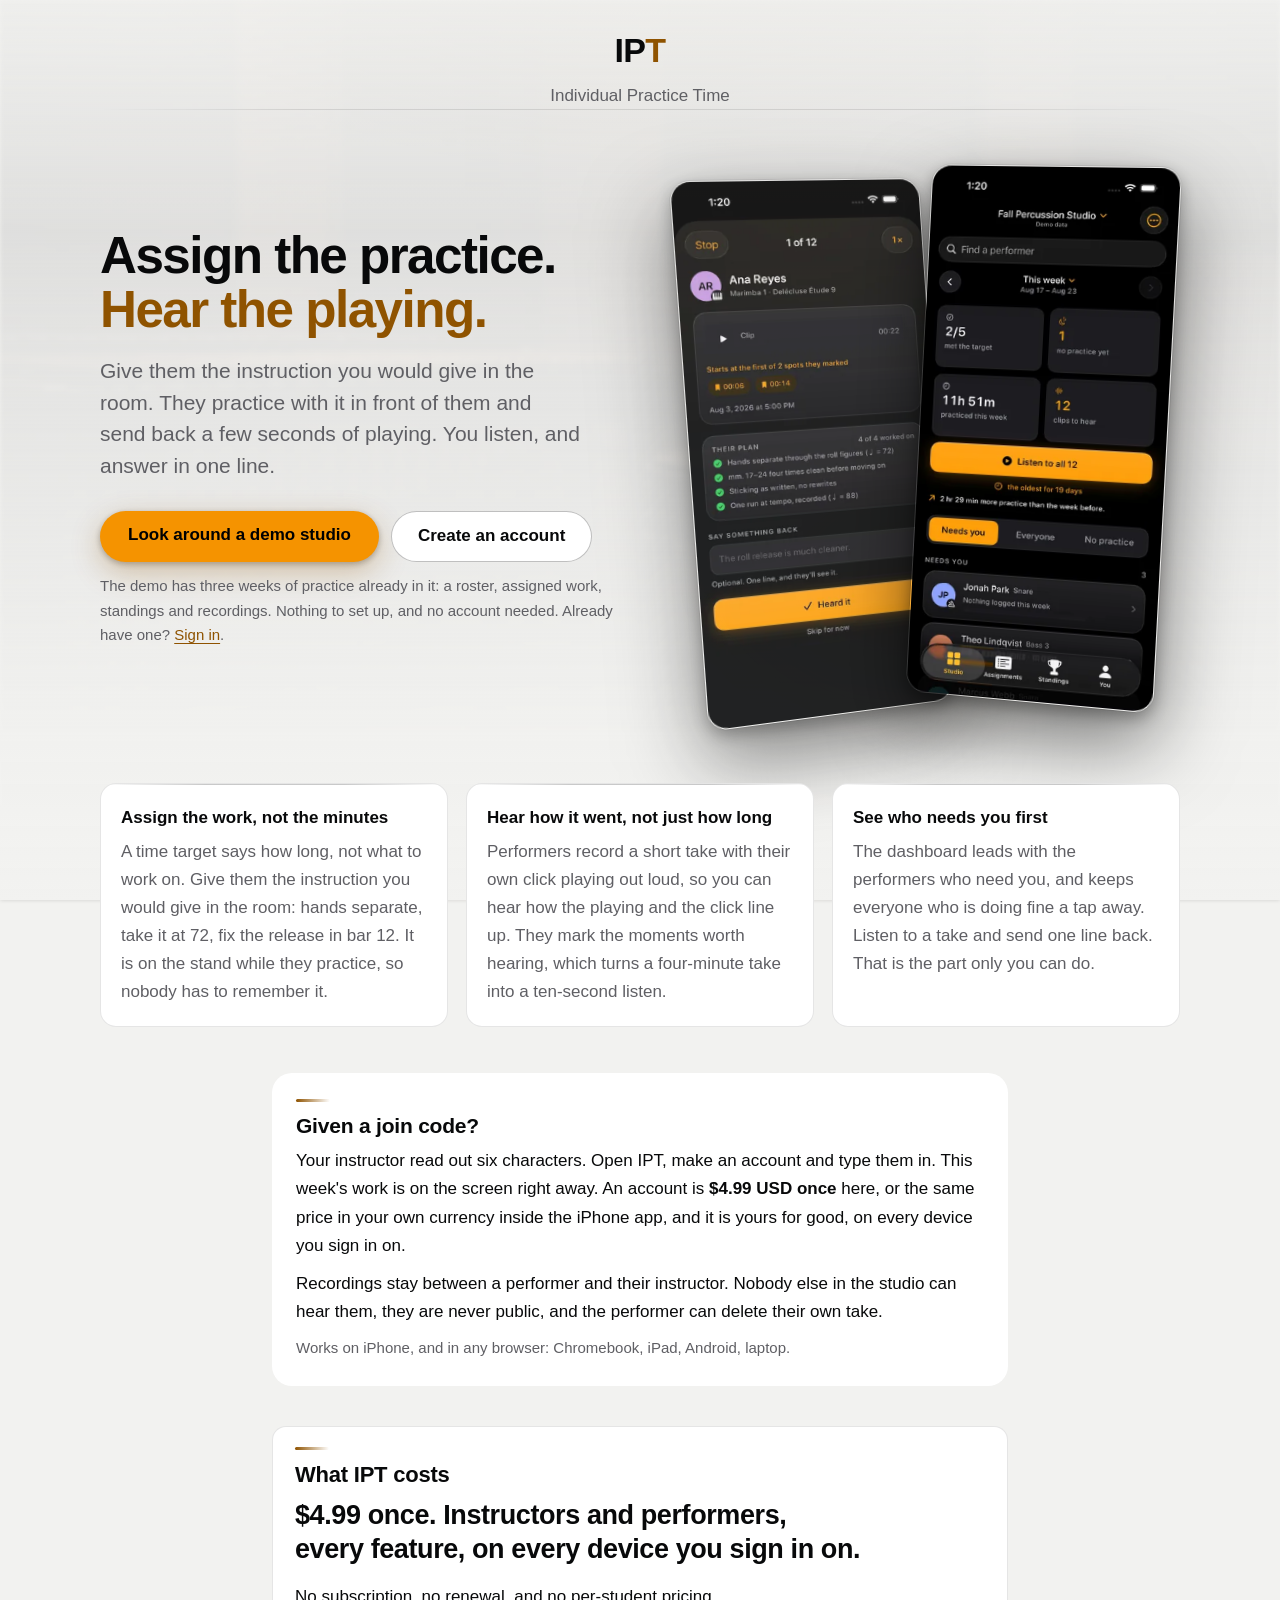
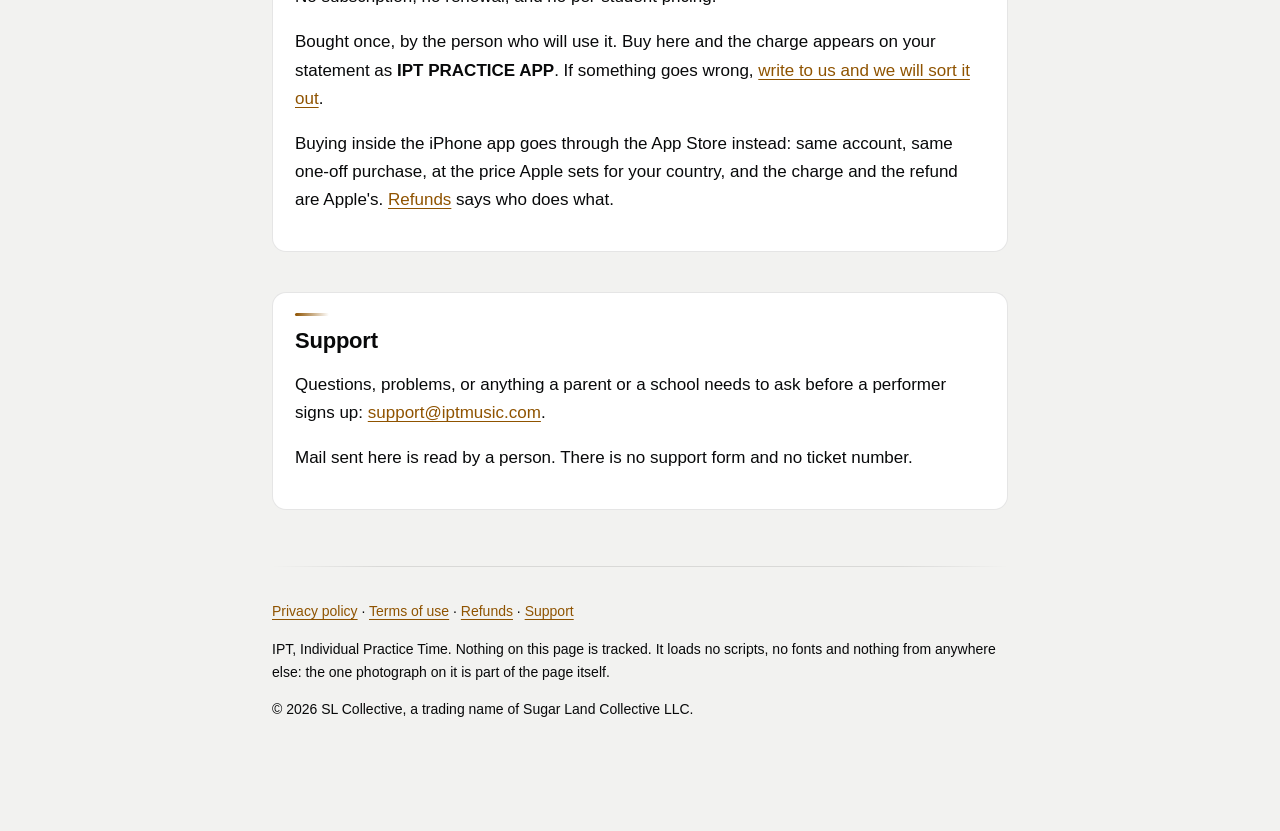
==== docs/index.html @ e3dd7234 "Refresh the preview — ipt-shell-e20103d2" ====
<!doctype html>
<html lang="en">
<head>
<meta charset="utf-8">
<meta name="viewport" content="width=device-width, initial-scale=1">
<title>IPT: Individual Practice Time</title>
<link rel="icon" type="image/png" href="[data-uri]">
<meta name="description" content="An instructor assigns the practice, a performer records how it went, and somebody listens. $4.99 once, for iPhone and any browser.">
<style>
  :root {
    color-scheme: light dark;
    --canvas: #F2F2F0;
    --ink: #08090A;
    --muted: #5F5F64;
    --accent: #8F5300;
    --accent-fill: #F59300;
    --surface: #FFFFFF;
    --on-accent-fill: #000000;
    --rule: rgba(0,0,0,.10);
    --card: rgba(0,0,0,.03);
  }
  @media (prefers-color-scheme: dark) {
    :root {
      --canvas: #08090A;
      --ink: #F5F5F7;
      --muted: #9C9CA6;
      --accent: #FF9F0A;
      --accent-fill: #FF9F0A;
      --surface: #141417;
      --on-accent-fill: #000000;
      --rule: rgba(255,255,255,.12);
      --card: rgba(255,255,255,.04);
    }
  }
  * { box-sizing: border-box; }

  /* The practice room. Two fixed layers behind everything: the photograph, then a scrim that
     thickens downwards until it reaches flat canvas, so the text at the bottom of a long policy
     never sits on an image at all.

     NOTE: this page is light-first and the app is dark-first, which inverts where the override
     goes: `app.css` states the dark treatment and overrides for light, and here `:root` is light
     with dark in the media query. The numbers are the same numbers, read from that file at build
     time; only which one is the default differs. Getting this backwards is not hypothetical. The
     app shipped the light opacity in dark mode once, and it looked fine, which is the problem. */
  body::before, body::after {
    content: ""; position: fixed; inset: 0; z-index: -1; pointer-events: none;
  }
  body::before {
    background-image: url("[data-uri]");
    background-position: center; background-size: cover; background-repeat: no-repeat;
    opacity: 0.14;
    filter: blur(2px);
  }
  body::after { background: linear-gradient(
    to bottom,
    color-mix(in srgb, var(--canvas) 88%, transparent) 0%,
    color-mix(in srgb, var(--canvas) 72%, transparent) 11%,
    color-mix(in srgb, var(--canvas) 45%, transparent) 26%,
    color-mix(in srgb, var(--canvas) 65%, transparent) 45%,
    color-mix(in srgb, var(--canvas) 97%, transparent) 82%,
    var(--canvas) 100%
  ); }
  @media (prefers-color-scheme: dark) {
    body::before { opacity: 0.48; }
    body::after { background: linear-gradient(
    to bottom,
    color-mix(in srgb, var(--canvas) 92%, transparent) 0%,
    color-mix(in srgb, var(--canvas) 74%, transparent) 11%,
    color-mix(in srgb, var(--canvas) 30%, transparent) 26%,
    color-mix(in srgb, var(--canvas) 48%, transparent) 45%,
    color-mix(in srgb, var(--canvas) 97%, transparent) 82%,
    var(--canvas) 100%
  ); }
  }
  @media print {
    /* A privacy policy gets printed and filed by exactly the people this product sells to. */
    body::before, body::after { display: none; }
  }

  body {
    margin: 0; padding: 0 20px 96px;
    background: var(--canvas); color: var(--ink);
    font: 17px/1.65 -apple-system, BlinkMacSystemFont, "Segoe UI", Roboto, Helvetica, Arial, sans-serif;
    -webkit-text-size-adjust: 100%;
  }
  main { max-width: 46rem; margin: 0 auto; }
  header { padding: 56px 0 8px; border-bottom: 1px solid var(--rule); margin-bottom: 32px; }
  .wordmark { font-size: 34px; font-weight: 800; letter-spacing: -.02em; }
  .wordmark span { color: var(--accent); }
  .tagline { color: var(--muted); margin: 4px 0 24px; }
  h1 { font-size: 30px; line-height: 1.2; letter-spacing: -.02em; margin: 40px 0 8px; }
  h2 { font-size: 22px; line-height: 1.25; letter-spacing: -.01em; margin: 44px 0 10px; }
  h3 { font-size: 18px; margin: 32px 0 8px; }
  p, li { color: var(--ink); }
  em { color: var(--muted); font-style: normal; }
  /* A long address is one unbreakable word. support@iptmusic.com is 177px of token that cannot
     wrap, and on a 320px phone it pushed the whole page 75px wider than the screen — the footer,
     the policy and every paragraph on it scrolling sideways. It appears in three places here and
     a fourth arrived with the refund policy. Links break rather than the page does. */
  a { color: var(--accent); text-underline-offset: 3px; overflow-wrap: anywhere; }
  hr { border: 0; border-top: 1px solid var(--rule); margin: 36px 0; }
  ul { padding-left: 1.15em; }
  li { margin: 8px 0; }
  code {
    font: 14px/1.4 ui-monospace, SFMono-Regular, Menlo, monospace;
    background: var(--card); padding: 2px 5px; border-radius: 5px;
  }
  /* `max-width: 100%` as well as the scroll: a wrapper that may grow to its content's width
     scrolls *and* widens the page, which is the half that makes the whole document slide. */
  .table-wrap { overflow-x: auto; max-width: 100%; margin: 20px 0; }
  table { border-collapse: collapse; width: 100%; font-size: 15px; }
  th, td { text-align: left; padding: 10px 12px; border-bottom: 1px solid var(--rule); vertical-align: top; }
  th { font-size: 12px; letter-spacing: .06em; text-transform: uppercase; color: var(--muted); font-weight: 600; }
  /* Three abreast on anything wide enough. Stacked full-width, three 151px cards ran 476px down
     a 1100px page with 400px of empty column either side — which is the "dead space" a landing
     page is judged on. They are one idea each and read as a set, so they should sit as one. */
  .landing {
    margin: 40px 0 34px; display: grid; gap: 14px;
    /* 210px, not 260: the page's own max-width leaves about 736px here, and 260 fitted only two
       — which orphans the third on a row of its own and looks more broken than a plain stack.
       Three across, or one; never two and a straggler. */
    grid-template-columns: repeat(auto-fit, minmax(min(100%, 210px), 1fr));
  }
  .thesis { font-size: 24px; font-weight: 700; line-height: 1.25; margin: 0 0 6px; }
  .thesis-detail { color: var(--muted); margin: 0 0 22px; }
  .card {
    /* `--surface`, not `--canvas`. These were the *same colour as the page* — `rgb(8,9,10)` on
       `rgb(8,9,10)` — held apart by a 12%-white hairline, so three cards read as three outlined
       boxes on a flat black field rather than as anything lifted off it. The app itself has always
       used a surface for a card; the site declared the token and never used it.

       The old comment argued for `--canvas` on contrast grounds, and that reasoning survives
       intact: this is still opaque, never translucent over the photograph, and the floor is
       measured rather than assumed — ink on surface is 16.89:1 dark and 19.93:1 light, muted is
       6.76:1 and 6.35:1. `check_site_current.py` measures the published bytes. */
    background: var(--surface); border: 1px solid var(--rule); border-radius: 16px;
    padding: 20px; margin: 0;
  }
  .card h3 { margin: 0 0 6px; font-size: 16px; }
  .card p { margin: 0; color: var(--muted); }
  .offer { font-weight: 700; margin: 22px 0 16px; }
  .offer-detail { color: var(--muted); margin: 0 0 16px; }
  /* --- the hero ------------------------------------------------------------------------
     The page was a wordmark, three paragraphs and a link. A director has thirty seconds and a
     visual product was giving them prose. This is a headline with one idea, two doors, and two
     real screens — the scale jump from 17px body to a clamped display size is what makes a page
     read as designed rather than as a document. */
  /* 56px of nothing sat above the wordmark and pushed everything after it down a screen that had
     no room to spare. A masthead needs to be off the edge, not a third of a fold below it. */
  .hero-head { text-align: center; padding: 22px 0 0; }
  .hero { text-align: center; padding: 8px 0 12px; }
  .hero h1 {
    font-size: clamp(34px, 7vw, 58px); line-height: 1.06; letter-spacing: -0.03em;
    font-weight: 800; margin: 18px 0 0; text-wrap: balance;
  }
  .hero-em { color: var(--accent); }
  .hero-sub {
    font-size: clamp(17px, 2.4vw, 21px); line-height: 1.5; color: var(--muted);
    max-width: 34rem; margin: 18px auto 0; text-wrap: pretty;
  }
  .cta-row {
    display: flex; gap: 12px; justify-content: center; flex-wrap: wrap; margin: 30px 0 0;
  }
  /* A second door that does not shout over the first: same size and target, no fill. */
  .cta-ghost {
    display: inline-block; padding: 14px 26px; border-radius: 999px; font-weight: 650;
    font-size: 17px; min-height: 44px; line-height: 1.2; text-decoration: none;
    /* A visible edge. With only `--hairline` it read as plain text beside a filled button, so
       the second door did not look like a door at all. */
    color: var(--ink); background: var(--surface);
    border: 1.5px solid color-mix(in srgb, var(--ink) 26%, transparent);
  }
  .cta-note { color: var(--muted); font-size: 15px; margin: 14px 0 0; }

  /* Two phones, the back one offset and dimmed so the eye lands on the dashboard first. They
     overlap deliberately: a single centred screenshot reads as a manual, two read as a product. */
  /* Side by side with a small overlap, not stacked: the first attempt rotated them into each
     other and the back phone was three-quarters hidden, which advertises one screen and wastes
     the other. The dashboard sits forward because it is what a director is buying. */
  .shots {
    display: flex; justify-content: center; align-items: flex-end;
    gap: 0; margin: 46px auto 0; padding-bottom: 8px;
  }
  .shot {
    width: min(232px, 38vw); height: auto; border-radius: 20px;
    border: 1px solid rgba(255,255,255,.10);
    box-shadow: 0 26px 64px rgba(0,0,0,.42), 0 4px 12px rgba(0,0,0,.24);
  }
  .shot-back {
    transform: rotate(-4deg) translateY(14px); margin-right: -22px;
    opacity: .9; z-index: 0;
  }
  .shot:not(.shot-back) { transform: rotate(3deg); z-index: 1; }
  @media (max-width: 520px) {
    .shot { width: 44vw; }
    .shot-back { margin-right: -14px; }
  }

  /* --- the hero on a wide screen -------------------------------------------------------
     Measured on a 1280x900 desktop: the shots were 736px wide in a 1280px page, so 544px of
     the viewport was empty, and the hero ran 273px past the fold — a visitor saw the top
     quarter of two phones and nothing else. Stacking copy over screenshots is the right
     composition on a phone and the wrong one on a monitor, where the room is sideways.

     Two columns puts the empty width to work and brings both screens fully above the fold. No
     markup changes: the copy is placed in column one by selector and `.shots` spans the rows
     beside it, so the reading order a screen reader follows is exactly the order in the source. */
  @media (min-width: 1120px) {
    /* `main` caps everything at 46rem, and that cap is the dead space. Two columns inside
       736px gave the headline 356px, so "Assign the practice." broke over four lines while the
       screenshots were squeezed to the width they had on a phone. Prose wants a narrow measure;
       a hero does not. So the hero alone breaks the cap, by exactly the amount two phones and a
       readable column need, and every section below it keeps the 46rem it is written for. */
    /* The cards come with it, and that is a correction rather than an extension. The hero was the
       only thing on the page allowed past 46rem, so the widest element sat above a column two
       thirds its width and the page read as though the layout had given up below the fold. The
       reasoning above is about prose versus not-prose, and three feature cards are not prose
       either: at 736px they were 236px each, which broke "Assign the work, not the minutes" over
       two lines and left the third card visibly shorter than its neighbours. At 1080 they are
       ~350 and the headings sit on one line.

       The sections *below* them keep 46rem on purpose. Those are sentences somebody reads, and a
       long measure is what makes a paragraph hard to track back. Wide, wide, narrow is a rhythm;
       wide, narrow, narrow was an accident. */
    .hero-head, .hero, .landing {
      width: min(1080px, calc(100vw - 96px));
      margin-left: calc((min(1080px, 100vw - 96px) - 100%) / -2);
      margin-right: calc((min(1080px, 100vw - 96px) - 100%) / -2);
    }
    .landing { gap: 18px; }
    .card h3 { font-size: 17px; }
    /* Smaller than the single-column clamp, because the headline no longer has the page — it has
       a column beside two phones. At 58px "Assign the practice." needs about 550px and the column
       is 528, so it broke over three lines at exactly the width where this layout turns on. */
    .hero h1 { font-size: clamp(34px, 4vw, 52px); }
    .hero {
      display: grid;
      grid-template-columns: minmax(0, 1.05fr) minmax(0, 1fr);
      column-gap: 48px; align-items: center; text-align: left;
      padding: 24px 0 32px;
    }
    .hero h1 { margin-top: 0; }
    .hero-sub { margin-left: 0; margin-right: 0; max-width: 30rem; }
    .cta-row { justify-content: flex-start; }
    .hero > .shots { margin: 0; }
    /* Bigger, because they finally have a column of their own — and they are the product. */
    .shot { width: min(248px, 20vw); }
  }

  /* The performer's block, set apart so it does not read as more buyer copy. */
  .band {
    margin: 46px 0 0; padding: 26px 24px; border-radius: 20px;
    background: var(--surface); border: 1px solid var(--hairline);
  }
  .band h2 { margin: 0 0 8px; font-size: 21px; }
  .band p { margin: 0 0 10px; }
  .platforms { color: var(--muted); font-size: 15px; margin: 0 !important; }
  .offer { font-size: 20px; font-weight: 700; margin: 0 0 8px; }

  .cta-button {
    display: inline-block; background: var(--accent-fill); color: var(--on-accent-fill);
    padding: 14px 28px; border-radius: 999px; font-weight: 700; font-size: 17px;
    text-decoration: none; min-height: 44px; line-height: 1.2;
  }
  .cta-note { color: var(--muted); font-size: 15px; margin: 12px 0 0; }
  .cta { margin: 0; }
  .cta a { color: var(--accent); font-weight: 700; }
  .support {
    /* Opaque, not `--card`. A translucent panel over a photograph is where a measured contrast
       floor quietly stops holding. The scrim governs the page background, not what is composited
       on top of it. `--canvas` is the color the measurement was taken against. */
    background: var(--canvas); border: 1px solid var(--rule); border-radius: 14px;
    padding: 20px 22px; margin: 40px 0 0;
  }
  .support h2 { margin-top: 0; }
  .updated { color: var(--muted); font-size: 15px; margin: 0 0 8px; }
  footer { color: var(--muted); font-size: 14px; margin-top: 56px; padding-top: 20px; border-top: 1px solid var(--rule); }

  /* ======================================================================================
     Depth, light and motion, with nothing fetched
     ======================================================================================

     The page was correct and read as a document: a flat canvas, hard rules, screenshots sitting
     on the background like clip art, and no light anywhere. The brand colour appeared only as
     ink — never as a source of light — which is the single biggest reason a dark page looks
     unfinished rather than deliberate.

     Everything below is CSS. This page promises, in its own footer, that it loads no scripts, no
     fonts and nothing from anywhere else, and that promise is worth more than any effect it
     forbids. Scroll reveals use `animation-timeline: view()`, which needs no JavaScript at all;
     browsers without it simply see the finished state, which is why the keyframes end where the
     element already is.

     Two rules the rest of this file already lives by are kept: nothing here changes a text
     colour or the surface a measured contrast pair was taken against, and every motion is off
     for anybody who asked for less of it. */

  /* The bloom. Two very soft radial washes of the accent, sitting behind everything, no edges.
     Fixed rather than scrolled so it behaves like light in the room rather than an object on the
     page. `pointer-events: none` because it covers the whole viewport. */
  body { position: relative; }
  .glow {
    position: fixed; inset: 0; z-index: -1; pointer-events: none;
    background:
      radial-gradient(58vw 42vh at 50% -6%, color-mix(in srgb, var(--accent) 13%, transparent), transparent 68%),
      radial-gradient(40vw 34vh at 88% 12%, color-mix(in srgb, var(--accent) 7%, transparent), transparent 70%);
  }
  @media (prefers-color-scheme: light) {
    /* A wash that reads as light on black reads as a stain on white, so it is barely there. */
    .glow {
      background:
        radial-gradient(58vw 40vh at 50% -8%, color-mix(in srgb, var(--accent) 8%, transparent), transparent 70%);
    }
  }
  @media print { .glow { display: none; } }

  /* The masthead rule was a full-width hairline, which is the most document-like thing a page can
     do. Faded at both ends it reads as a horizon instead. */
  header {
    border-bottom: 0;
    background-image: linear-gradient(90deg, transparent, var(--rule) 18%, var(--rule) 82%, transparent);
    background-size: 100% 1px; background-position: 0 100%; background-repeat: no-repeat;
  }

  /* Cards, lit from above. A 1px top edge that catches the light is what separates a panel from a
     rectangle, and it costs one pseudo-element. The border stays for anybody whose browser has no
     `color-mix`. */
  .card { position: relative; overflow: hidden; }
  .card::before {
    content: ""; position: absolute; inset: 0 0 auto; height: 1px;
    background: linear-gradient(90deg, transparent,
      color-mix(in srgb, var(--ink) 22%, transparent) 30%,
      color-mix(in srgb, var(--ink) 22%, transparent) 70%, transparent);
  }

  /* The phones sat on the background with a shadow and nothing else. A glow *under* them is what
     makes a screen look like it is emitting rather than printed, and a little perspective is what
     stops two flat rectangles reading as a slide. */
  .shots { position: relative; perspective: 1400px; }
  .shots::before {
    content: ""; position: absolute; left: 50%; bottom: 2%; transform: translateX(-50%);
    width: min(560px, 82%); height: 46%; border-radius: 50%; z-index: -1;
    background: radial-gradient(ellipse at center,
      color-mix(in srgb, var(--accent) 22%, transparent), transparent 72%);
    filter: blur(38px);
  }
  .shot {
    box-shadow:
      0 32px 78px rgba(0,0,0,.52),
      0 6px 16px rgba(0,0,0,.3),
      0 0 0 1px color-mix(in srgb, var(--ink) 8%, transparent);
  }
  .shot-back { transform: perspective(1400px) rotateY(9deg) rotate(-4deg) translateY(14px); }
  .shot:not(.shot-back) { transform: perspective(1400px) rotateY(-6deg) rotate(3deg); }

  /* The primary door, given the light the rest of the page now has. */
  .cta-button {
    box-shadow:
      0 10px 30px color-mix(in srgb, var(--accent) 30%, transparent),
      0 2px 6px rgba(0,0,0,.28);
  }

  /* Scroll reveal, in CSS, and written so that a browser without it shows the finished state.
     `animation-range` ends well before the element is centred, or a reader who scrolls quickly
     watches text catch up with them. */
  /* ======================================================================================
     The sections below the fold, which were three outlined boxes on the page colour
     ======================================================================================

     `.support` was `background: var(--canvas)` — the *same colour as the page* — so a panel that
     is opaque on purpose read as an empty outline. The reason it is opaque is sound and stays:
     a translucent panel over a photograph is where a measured contrast floor quietly stops
     holding. `.band` has been solving that correctly all along with `--surface`, which is opaque
     and lifted, so `.support` uses it too. Nothing about the measurement changes; the panel
     simply becomes visible as one. */
  .support { background: var(--surface); }

  /* An accent rule above each section's heading. Small, and it is the only place on this page the
     brand colour appears as *structure* rather than as a button or a word — which is what makes a
     stack of panels read as a designed page rather than as three of the same box. */
  .band h2, .support h2 { position: relative; padding-top: 14px; }
  .band h2::before, .support h2::before {
    content: ""; position: absolute; top: 0; left: 0;
    width: 34px; height: 3px; border-radius: 2px;
    background: linear-gradient(90deg, var(--accent), transparent);
  }

  /* The price is the money moment and it was a 20px bold sentence in a grey box. Given the size a
     number gets when it is the thing being decided — and `text-wrap: balance` so it never breaks
     into a widow, because *a number must never wrap*. */
  .offer {
    font-size: clamp(21px, 3.2vw, 27px); line-height: 1.25; letter-spacing: -0.015em;
    text-wrap: balance; margin: 0 0 10px;
  }

  /* The page used to stop. A footer that fades out of the canvas reads as an ending rather than as
     content running out. */
  footer {
    border-top: 0;
    background-image: linear-gradient(90deg, transparent, var(--rule) 15%, var(--rule) 85%, transparent);
    background-size: 100% 1px; background-position: 0 0; background-repeat: no-repeat;
  }

  @supports (animation-timeline: view()) {
    @media (prefers-reduced-motion: no-preference) {
      .landing .card, .band, .support {
        animation: rise linear both;
        animation-timeline: view();
        animation-range: entry 6% cover 26%;
      }
      @keyframes rise {
        from { opacity: 0; transform: translateY(16px); }
        to   { opacity: 1; transform: none; }
      }
    }
  }
</style>
</head>
<body>
<div class="glow" aria-hidden="true"></div>
<main>
  <header class="hero-head">
    <div class="wordmark">IP<span>T</span></div>
    <p class="tagline">Individual Practice Time</p>
  </header>

  <section class="hero">
    <!-- An `h1`, because the landing had none: its first heading was an `h3` and the order ran h3
         then h2. The document pages get one; the page a screen reader lands on did not.

         "hear that it happened" rather than "proves it happened": `0010_self_reported.sql` says
         plainly that a written-down session "is not a security control and nothing here pretends
         otherwise". Proof is a claim about mechanism this product deliberately does not make. -->
    <!-- "Hear that it happened" was proof language, and it is the same idea as the phrase this
         product already removed from its cards: it puts a director in the position of verifying
         teenagers rather than teaching them. What IPT actually offers is sound where there was
         only a number, so that is what the line says.

         An `h1`, because the landing had none: its first heading was an `h3` and the order ran h3
         then h2. -->
    <!-- Wrapped, so that a wide screen has two columns rather than five rows. Placing the four
         copy elements individually made each one its own grid row, and a screenshot column
         spanning all four stretched them apart: the headline floated in the middle of the window
         and the buttons fell below the fold. One element per column is the shape this layout
         actually is. On a phone the wrapper is an ordinary div and changes nothing. -->
    <div class="hero-copy">
      <h1>Assign the practice.<br><span class="hero-em">Hear the playing.</span></h1>
      <!-- "One shared board" was our word for it and nobody else's, and "actually listens to" put a
           dig in a sentence that had nobody to aim it at. This is written for a band director, not
           for somebody who already knows what the app does. -->
      <!-- "Built for a whole ensemble, not one soloist" was competitive positioning, and it was
           ours rather than the reader's. A director does not arrive thinking "I need an ensemble
           tool"; they arrive thinking they cannot tell who is practising. Defining the product
           against rivals they have never heard of spends the most valuable sentence on the page on
           an argument nobody is having.

           The half after it was worse. "Everybody's practice in one place, and short recordings
           their instructor listens to" is a surveillance sentence — a database noun followed by a
           child being recorded and monitored — and a parent scanning this page reads exactly that.
           It is also the opposite of what the product is: `ListeningBacklog` exists because *the
           loop dies at the instructor*, and what makes a fourteen-year-old practise again is being
           heard. So the line describes the loop from the teaching side, and ends on the part that
           is actually the feature. -->
      <p class="hero-sub">Give them the instruction you would give in the room. They practice with
         it in front of them and send back a few seconds of playing. You listen, and answer in one
         line.</p>

      <!-- Two doors, on the page people are actually given. Sending somebody to a subdomain nobody
           told them about is friction at the moment they have decided to try it. -->
      <!-- The demo was a text link under two buttons, and it is the most persuasive thing here.
           A full studio with three weeks of practice in it, no account and no card, is what answers
           the director's actual objection — and the standing decisions say so: *nobody asks forty
           families to buy something they have not seen.* It is the primary action now. Sign in
           drops to a quiet third, because somebody returning knows where the door is. -->
      <p class="cta-row">
        <a class="cta-button" href="https://app.iptmusic.com/#/demo">Look around a demo studio</a>
        <a class="cta-ghost" href="https://app.iptmusic.com">Create an account</a>
      </p>
      <!-- "A seeded band" is a developer's word for test data, and "a real studio" reads as though
           it might be somebody's actual one. What a director wants to know is what they will find
           when they click and what it will cost them, so it says that. Same description the app's
           own door uses, so the two places agree. -->
      <p class="cta-note">The demo has three weeks of practice already in it: a roster, assigned
         work, standings and recordings. Nothing to set up, and no account needed.
         Already have one? <a href="https://app.iptmusic.com">Sign in</a>.</p>
    </div>

    <!-- Real pixels, not a mockup: what `make shots` photographs, so this cannot advertise a
         product that does not exist. Two WebP data URIs, 33 KB, no external request. -->
    <div class="shots">
      <img class="shot shot-back" src="[data-uri]" width="340" height="739" loading="lazy"
           alt="The listening queue: one performer's recording, the plan they worked through, and a line to send back.">
      <img class="shot" src="[data-uri]" width="340" height="739" loading="lazy"
           alt="An instructor's dashboard: who met the target this week, who has logged nothing, and twelve recordings waiting to be heard.">
    </div>
  </section>

  <section class="landing">
    <div class="card"><h3>Assign the work, not the minutes</h3><p>A time target says how long, not what to work on. Give them the instruction you would give in the room: hands separate, take it at 72, fix the release in bar 12. It is on the stand while they practice, so nobody has to remember it.</p></div>
    <div class="card"><h3>Hear how it went, not just how long</h3><p>Performers record a short take with their own click playing out loud, so you can hear how the playing and the click line up. They mark the moments worth hearing, which turns a four-minute take into a ten-second listen.</p></div>
    <div class="card"><h3>See who needs you first</h3><p>The dashboard leads with the performers who need you, and keeps everyone who is doing fine a tap away. Listen to a take and send one line back. That is the part only you can do.</p></div>
  </section>

  <section class="band">
    <!-- The highest-volume visitor was not served at all. A director buys once; forty performers
         are each told "go to iptmusic.com" and handed six characters, and nothing here told them
         what to do with them, or that an account costs anything. -->
    <h2>Given a join code?</h2>
    <p>Your instructor read out six characters. Open IPT, make an account and type them in. This
       week's work is on the screen right away. An account is <strong>$4.99 USD once</strong> here, or
       the same price in your own currency inside the iPhone app, and it is yours for good, on every
       device you sign in on.</p>
    <!-- The word "recordings" appears on this page with no reassurance beside it, and the
         person most likely to be reading it is a parent deciding whether their child should be
         recording audio at all. The facts are already true and are in `docs/privacy-policy.md`;
         they were simply nowhere a scanning reader would meet them. Not a disclaimer: the third
         sentence is a feature, and it is the one `A take is the performer's before it is the
         instructor's` was written for. -->
    <p>Recordings stay between a performer and their instructor. Nobody else in the studio can hear
       them, they are never public, and the performer can delete their own take.</p>
    <p class="platforms">Works on iPhone, and in any browser: Chromebook, iPad, Android, laptop.</p>
  </section>

  <section class="support" id="pricing">
    <h2>What IPT costs</h2>
    <p class="offer">$4.99 once. Instructors and performers, every feature, on every device you sign in on.</p>
    <p>No subscription, no renewal, and no per-student pricing.</p>
    <!-- This used to read "ask and you get your money back. There is no time limit on that."
         Advertising a refund on the page where somebody decides to buy sells the exit rather than
         the product, and at $4.99 it invites a request from anybody who never opens the app again.
         What the owner wanted said instead: we answer problems, and we answer them with a person.
         The refund itself has not gone anywhere — `/refunds` still commits to one where we cannot
         put a thing right, and to every statutory right on top — it is simply no longer the
         headline of the pricing section. -->
    <p>Bought once, by the person who will use it. Buy here and the charge appears on your statement
       as <strong>IPT PRACTICE APP</strong>. If something goes wrong,
       <a href="/refunds">write to us and we will sort it out</a>.</p>
    <!-- Two tills since 24 August 2026, and this page named one of them. The iPhone app sells
         through Apple's In-App Purchase, so for that buyer the price is Apple's local tier, the
         statement descriptor is Apple's, and the refund is Apple's to grant. Every sentence above
         was written for a card and stayed on the page unchanged, which made the strongest promise
         on it one that cannot be kept for an App Store buyer. Named here rather than left to the
         refund page, because this is where somebody decides. Note the asterisks: this comment is
         inside the rendered page, so the generator's unrendered-Markdown guard reads it too. -->
    <p>Buying inside the iPhone app goes through the App Store instead: same account, same one-off
       purchase, at the price Apple sets for your country, and the charge and the refund are
       Apple's. <a href="/refunds">Refunds</a> says who does what.</p>
  </section>

  <section class="support" id="support">
    <h2>Support</h2>
    <p>Questions, problems, or anything a parent or a school needs to ask before a performer signs
       up: <a href="mailto:support@iptmusic.com">support@iptmusic.com</a>.</p>
    <p>Mail sent here is read by a person. There is no support form and no ticket number.</p>
  </section>

  <footer>
  <p><a href="/privacy">Privacy policy</a> &middot; <a href="/terms">Terms of use</a> &middot;
  <a href="/refunds">Refunds</a> &middot; <a href="/#support">Support</a></p>
  <p>IPT, Individual Practice Time. Nothing on this page is tracked. It loads no scripts, no
  fonts and nothing from anywhere else: the one photograph on it is part of the page itself.</p>
  <p>© 2026 SL Collective, a trading name of Sugar Land Collective LLC.</p>
  </footer>
</main>
</body>
</html>
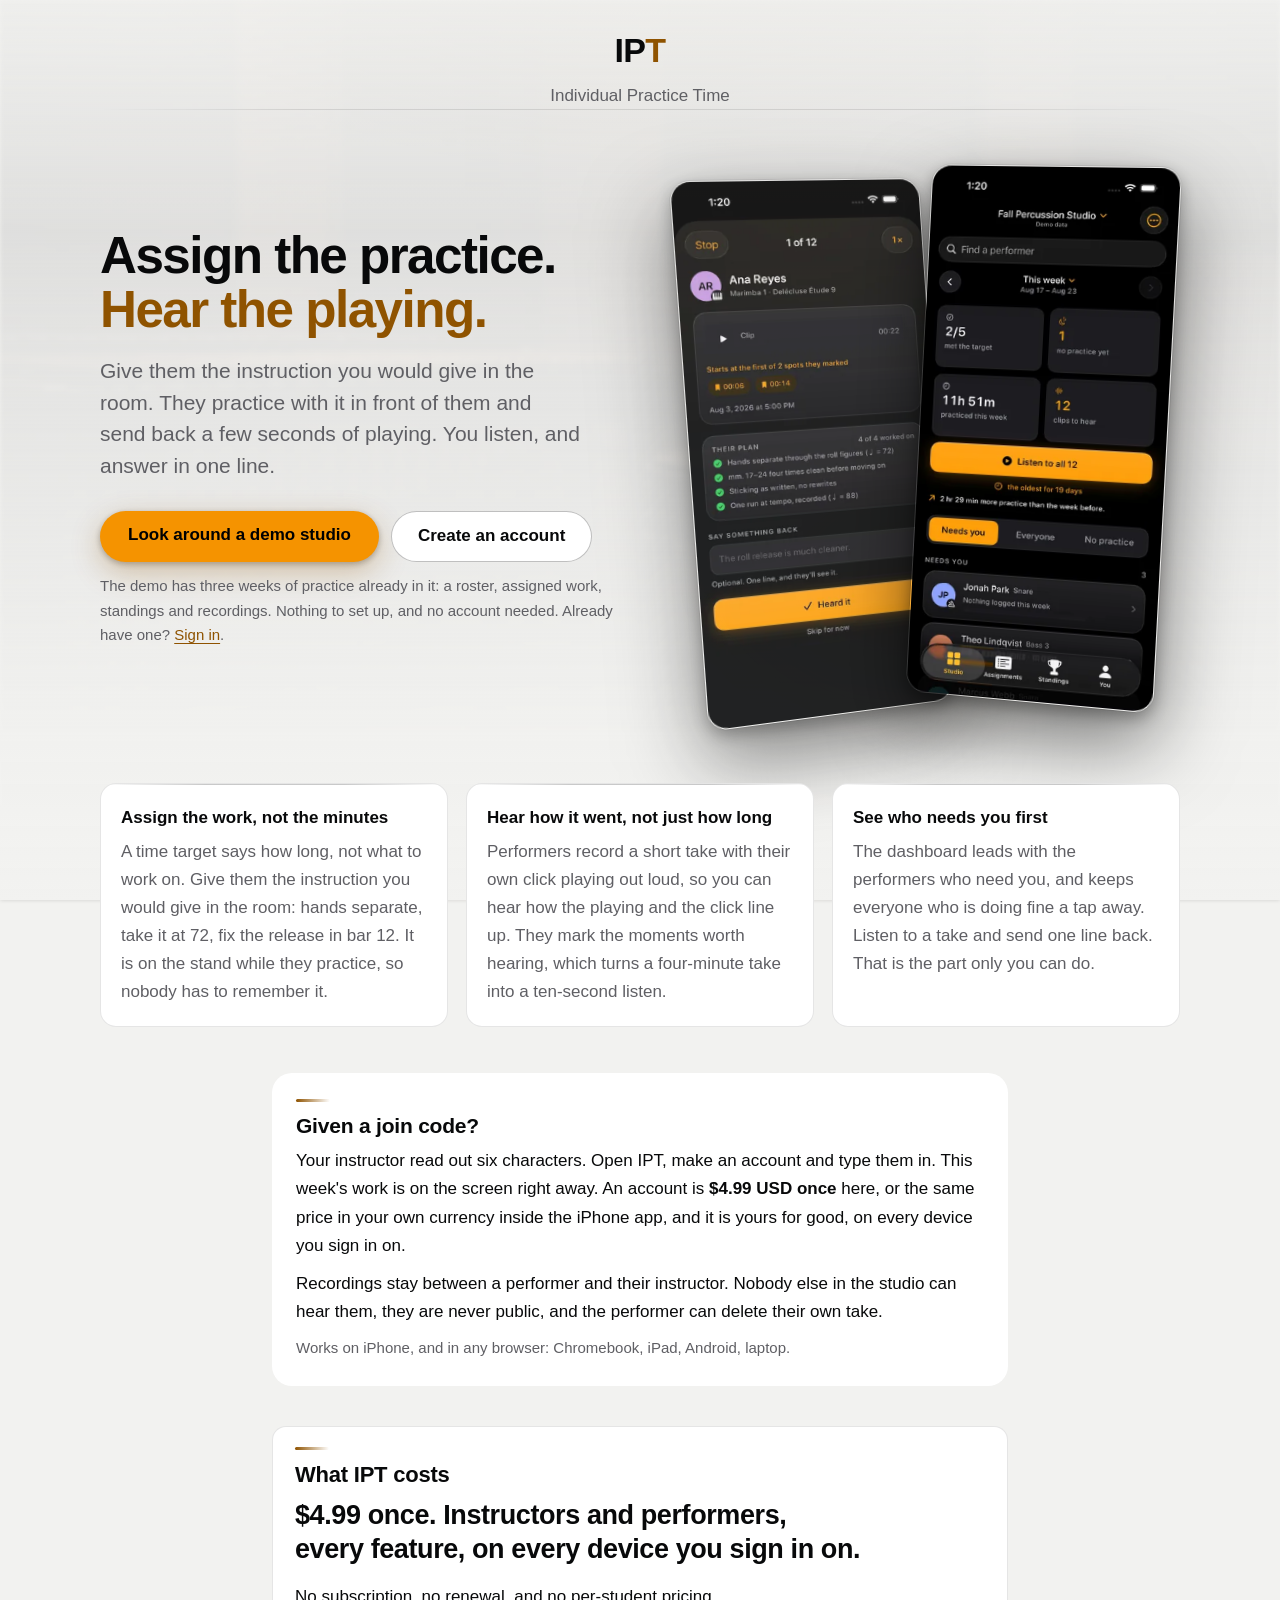
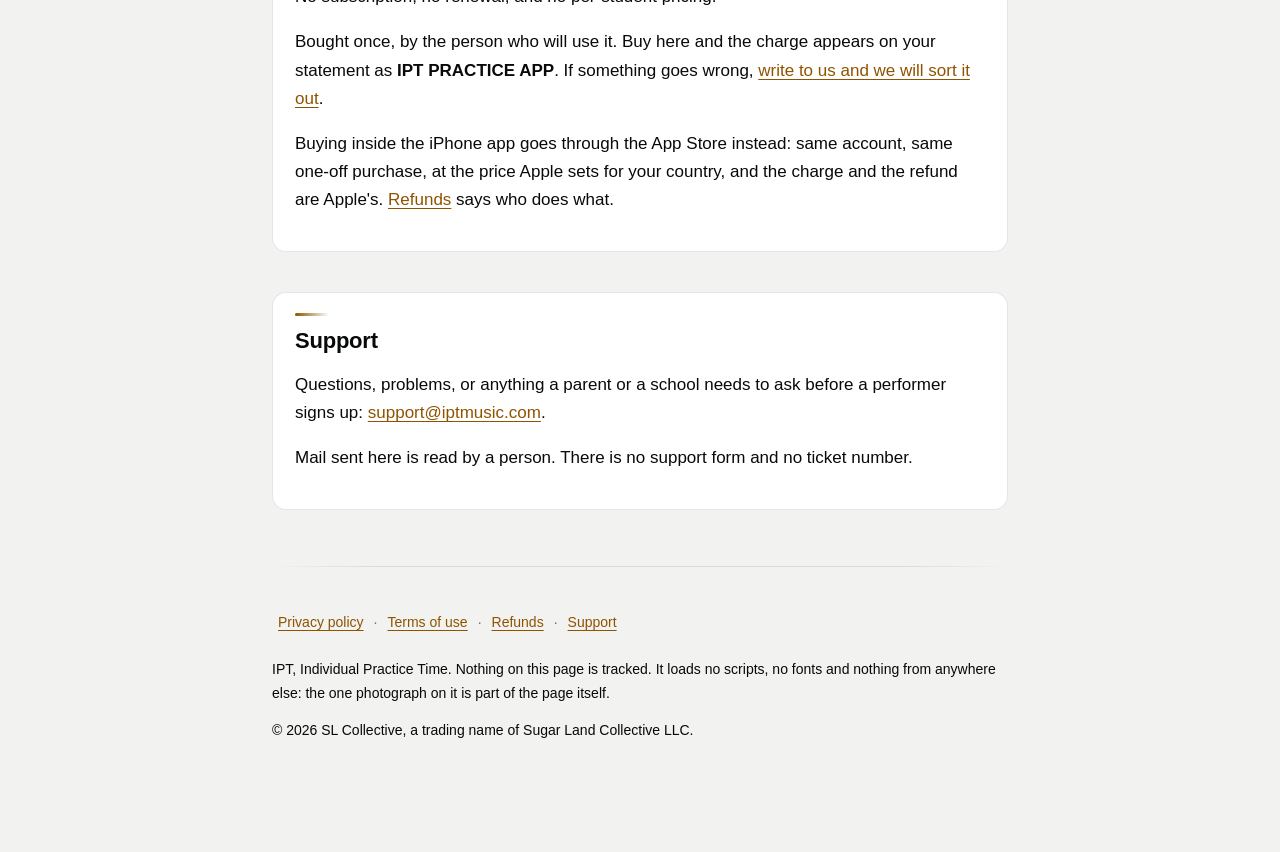
==== commit 104c53ae: "Refresh the preview — ipt-shell-9afd74cb" ====
--- a/docs/index.html
+++ b/docs/index.html
@@ -277,6 +277,27 @@
   .updated { color: var(--muted); font-size: 15px; margin: 0 0 8px; }
   footer { color: var(--muted); font-size: 14px; margin-top: 56px; padding-top: 20px; border-top: 1px solid var(--rule); }
 
+  /* The footer row is navigation, not prose, and it was 17px tall.
+     WCAG 2.5.5 excuses a link inside a sentence — you cannot make one word in a paragraph 44px
+     tall without wrecking the line — which is why "Sign in" and the inline "Refunds" above are
+     left alone. This row is not that: four standalone destinations on their own line, and they are
+     the ones a parent or a district follows before deciding whether a fourteen-year-old may use
+     this. Measured on the deployed page at 375 points: 17px each.
+     `web/tests/targets_test.js` holds the app to a 44px floor and nothing has ever held this page
+     to anything. Padding rather than a taller line, so the row still reads as one line of text. */
+  .site-links { display: flex; flex-wrap: wrap; gap: 0 4px; align-items: center; }
+  .site-links a { display: inline-flex; align-items: center; min-height: 44px; padding: 0 6px; }
+  .site-links span { opacity: 0.55; }
+
+  /* Four 44px targets plus their separators need more than a phone's width, so the row wraps —
+     and a wrapped row left a middot dangling at the end of the first line with "Support" alone
+     underneath it. Punctuation that separates nothing reads as a typo on the row a parent follows.
+     The dots earn their place only while the row is one line; below that the gap does the work. */
+  @media (max-width: 460px) {
+    .site-links { gap: 0 10px; }
+    .site-links span { display: none; }
+  }
+
   /* ======================================================================================
      Depth, light and motion, with nothing fetched
      ======================================================================================
@@ -445,7 +466,10 @@
          and the buttons fell below the fold. One element per column is the shape this layout
          actually is. On a phone the wrapper is an ordinary div and changes nothing. -->
     <div class="hero-copy">
-      <h1>Assign the practice.<br><span class="hero-em">Hear the playing.</span></h1>
+      <h1>Assign the practice. <br><span class="hero-em">Hear the playing.</span></h1><!-- The space before the `br` is deliberate: without it the heading's text content is
+     "Assign the practice.Hear the playing.", which is what anything reading the DOM gets —
+     a summariser, a preview card, and some assistive technology that does not insert a
+     break of its own. The `br` still does the visual work. -->
       <!-- "One shared board" was our word for it and nobody else's, and "actually listens to" put a
            dig in a sentence that had nobody to aim it at. This is written for a band director, not
            for somebody who already knows what the app does. -->
@@ -556,8 +580,9 @@
   </section>
 
   <footer>
-  <p><a href="/privacy">Privacy policy</a> &middot; <a href="/terms">Terms of use</a> &middot;
-  <a href="/refunds">Refunds</a> &middot; <a href="/#support">Support</a></p>
+  <p class="site-links"><a href="/privacy">Privacy policy</a> <span>&middot;</span>
+  <a href="/terms">Terms of use</a> <span>&middot;</span>
+  <a href="/refunds">Refunds</a> <span>&middot;</span> <a href="/#support">Support</a></p>
   <p>IPT, Individual Practice Time. Nothing on this page is tracked. It loads no scripts, no
   fonts and nothing from anywhere else: the one photograph on it is part of the page itself.</p>
   <p>© 2026 SL Collective, a trading name of Sugar Land Collective LLC.</p>
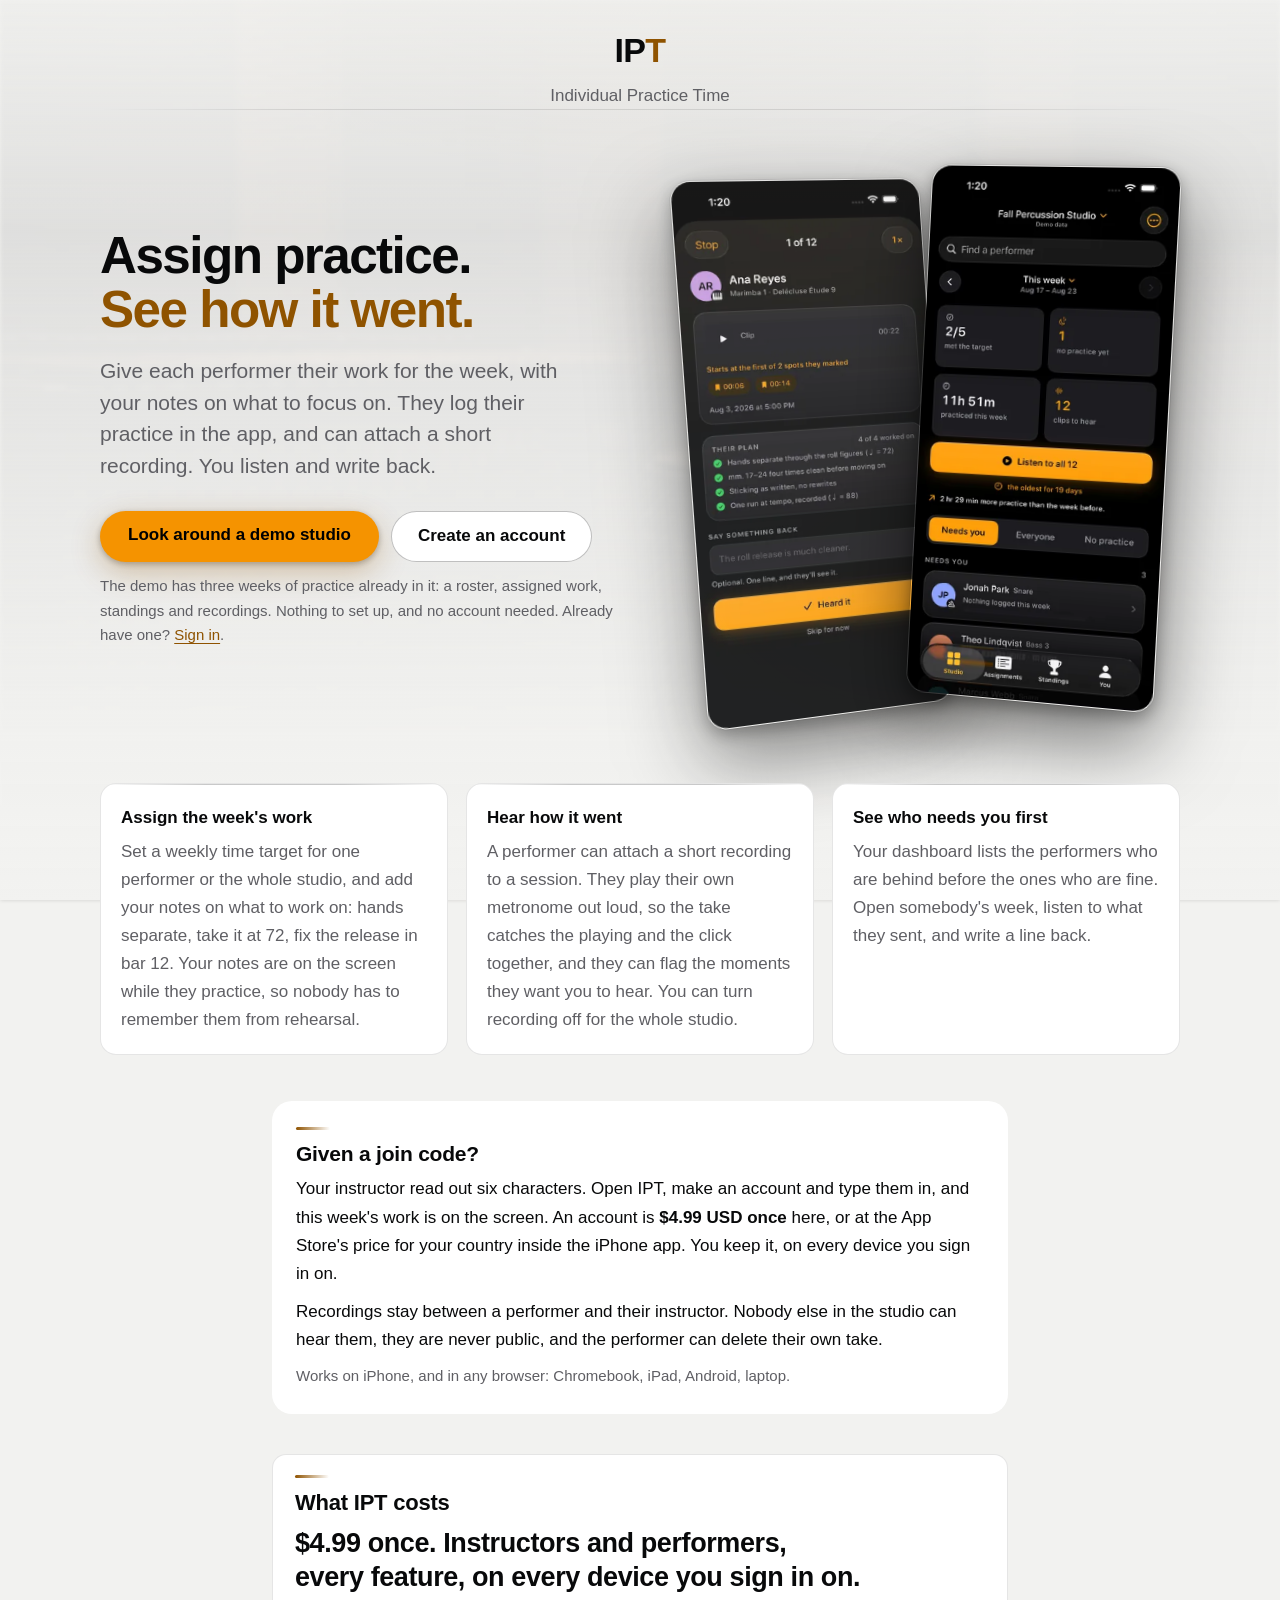
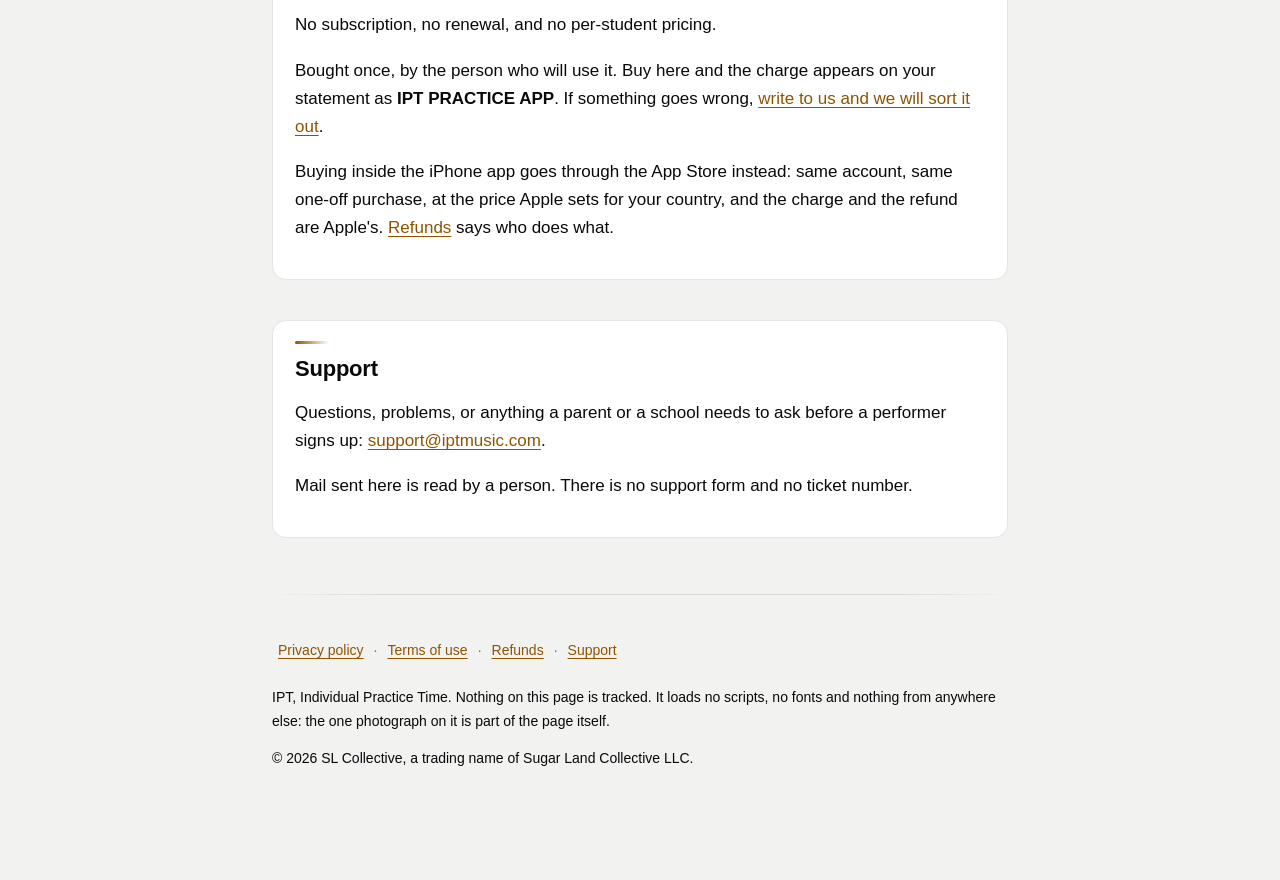
==== commit ad498f80: "Refresh the preview — ipt-shell-7d919817" ====
--- a/docs/index.html
+++ b/docs/index.html
@@ -5,7 +5,7 @@
 <meta name="viewport" content="width=device-width, initial-scale=1">
 <title>IPT: Individual Practice Time</title>
 <link rel="icon" type="image/png" href="[data-uri]">
-<meta name="description" content="An instructor assigns the practice, a performer records how it went, and somebody listens. $4.99 once, for iPhone and any browser.">
+<meta name="description" content="An instructor assigns the practice, a performer records how it went, and hears it back. $4.99 once, for iPhone and any browser.">
 <style>
   :root {
     color-scheme: light dark;
@@ -466,7 +466,7 @@
          and the buttons fell below the fold. One element per column is the shape this layout
          actually is. On a phone the wrapper is an ordinary div and changes nothing. -->
     <div class="hero-copy">
-      <h1>Assign the practice. <br><span class="hero-em">Hear the playing.</span></h1><!-- The space before the `br` is deliberate: without it the heading's text content is
+      <h1>Assign practice. <br><span class="hero-em">See how it went.</span></h1><!-- The space before the `br` is deliberate: without it the heading's text content is
      "Assign the practice.Hear the playing.", which is what anything reading the DOM gets —
      a summariser, a preview card, and some assistive technology that does not insert a
      break of its own. The `br` still does the visual work. -->
@@ -486,9 +486,9 @@
            loop dies at the instructor*, and what makes a fourteen-year-old practise again is being
            heard. So the line describes the loop from the teaching side, and ends on the part that
            is actually the feature. -->
-      <p class="hero-sub">Give them the instruction you would give in the room. They practice with
-         it in front of them and send back a few seconds of playing. You listen, and answer in one
-         line.</p>
+      <p class="hero-sub">Give each performer their work for the week, with your notes on what to
+         focus on. They log their practice in the app, and can attach a short recording. You listen
+         and write back.</p>
 
       <!-- Two doors, on the page people are actually given. Sending somebody to a subdomain nobody
            told them about is friction at the moment they have decided to try it. -->
@@ -521,9 +521,9 @@
   </section>
 
   <section class="landing">
-    <div class="card"><h3>Assign the work, not the minutes</h3><p>A time target says how long, not what to work on. Give them the instruction you would give in the room: hands separate, take it at 72, fix the release in bar 12. It is on the stand while they practice, so nobody has to remember it.</p></div>
-    <div class="card"><h3>Hear how it went, not just how long</h3><p>Performers record a short take with their own click playing out loud, so you can hear how the playing and the click line up. They mark the moments worth hearing, which turns a four-minute take into a ten-second listen.</p></div>
-    <div class="card"><h3>See who needs you first</h3><p>The dashboard leads with the performers who need you, and keeps everyone who is doing fine a tap away. Listen to a take and send one line back. That is the part only you can do.</p></div>
+    <div class="card"><h3>Assign the week&#x27;s work</h3><p>Set a weekly time target for one performer or the whole studio, and add your notes on what to work on: hands separate, take it at 72, fix the release in bar 12. Your notes are on the screen while they practice, so nobody has to remember them from rehearsal.</p></div>
+    <div class="card"><h3>Hear how it went</h3><p>A performer can attach a short recording to a session. They play their own metronome out loud, so the take catches the playing and the click together, and they can flag the moments they want you to hear. You can turn recording off for the whole studio.</p></div>
+    <div class="card"><h3>See who needs you first</h3><p>Your dashboard lists the performers who are behind before the ones who are fine. Open somebody&#x27;s week, listen to what they sent, and write a line back.</p></div>
   </section>
 
   <section class="band">
@@ -531,10 +531,10 @@
          are each told "go to iptmusic.com" and handed six characters, and nothing here told them
          what to do with them, or that an account costs anything. -->
     <h2>Given a join code?</h2>
-    <p>Your instructor read out six characters. Open IPT, make an account and type them in. This
-       week's work is on the screen right away. An account is <strong>$4.99 USD once</strong> here, or
-       the same price in your own currency inside the iPhone app, and it is yours for good, on every
-       device you sign in on.</p>
+    <p>Your instructor read out six characters. Open IPT, make an account and type them in, and
+       this week's work is on the screen. An account is <strong>$4.99 USD once</strong> here, or at
+       the App Store's price for your country inside the iPhone app. You keep it, on every device
+       you sign in on.</p>
     <!-- The word "recordings" appears on this page with no reassurance beside it, and the
          person most likely to be reading it is a parent deciding whether their child should be
          recording audio at all. The facts are already true and are in `docs/privacy-policy.md`;
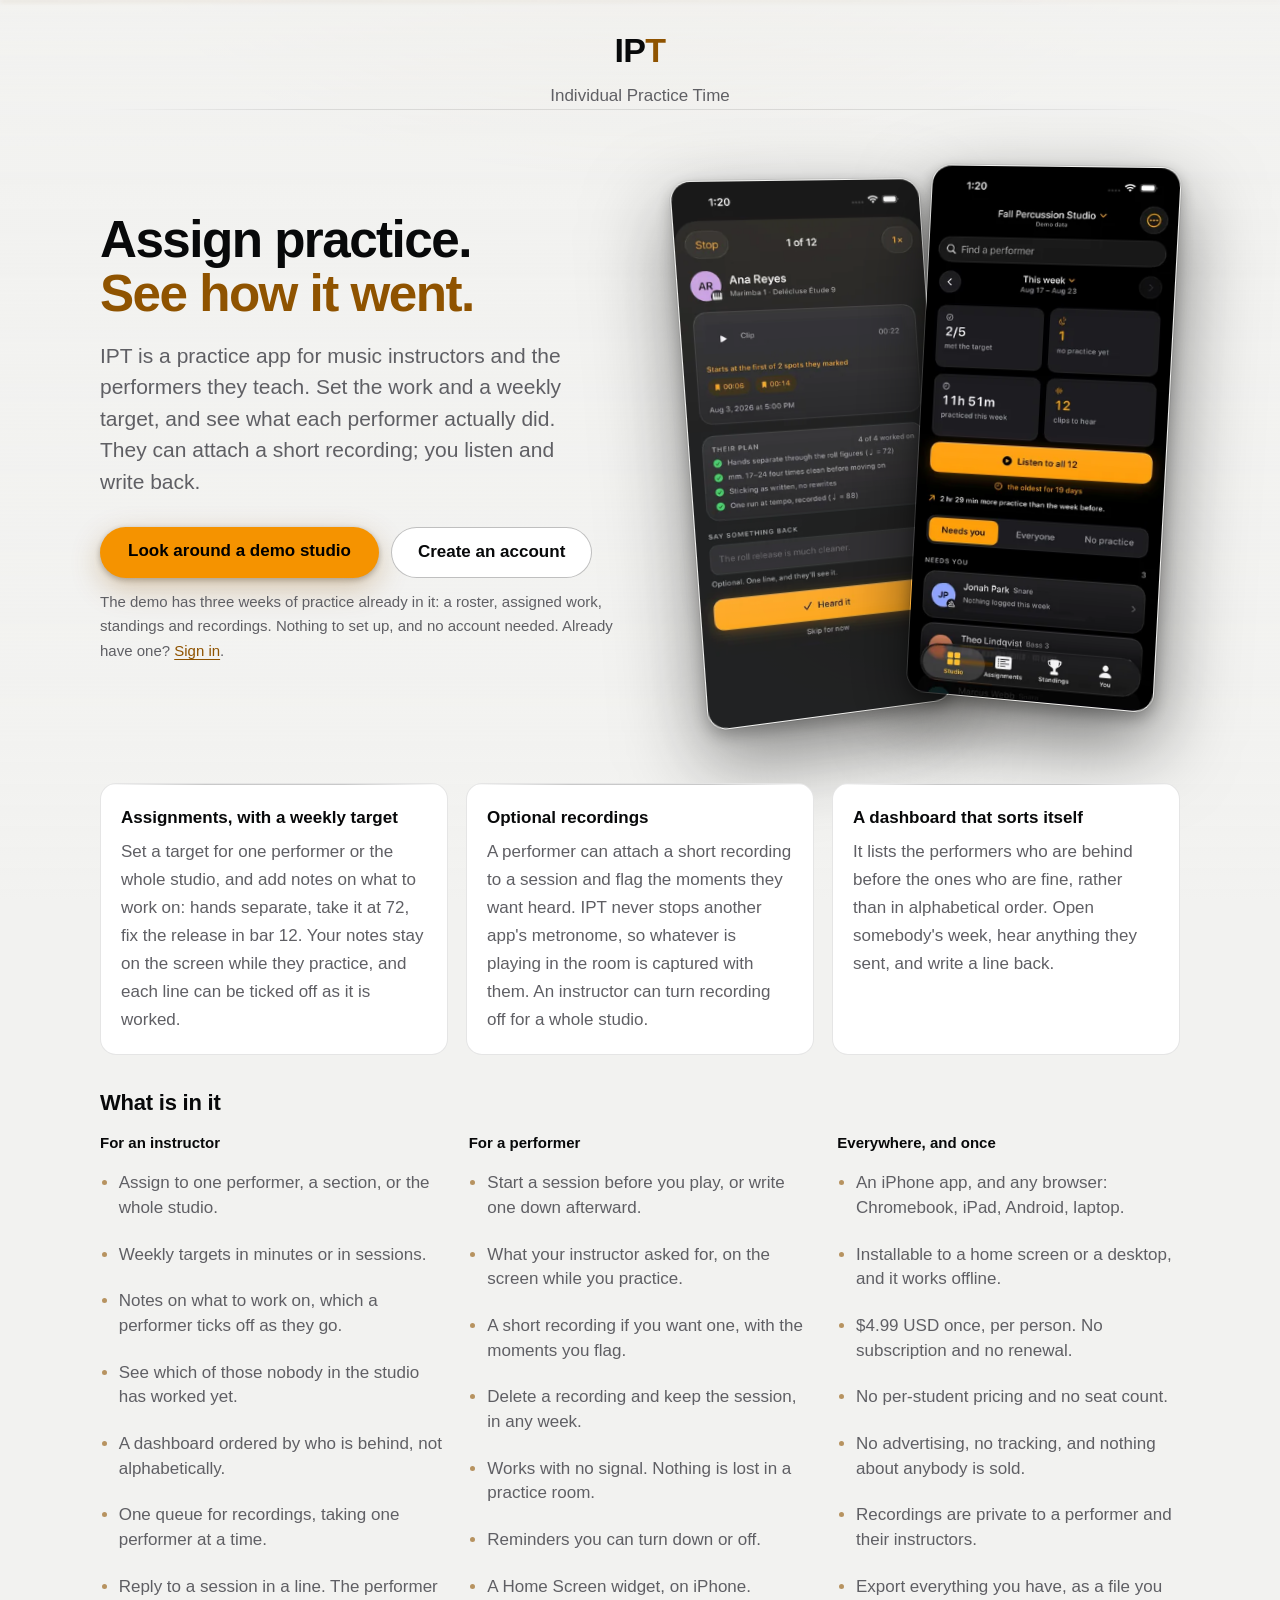
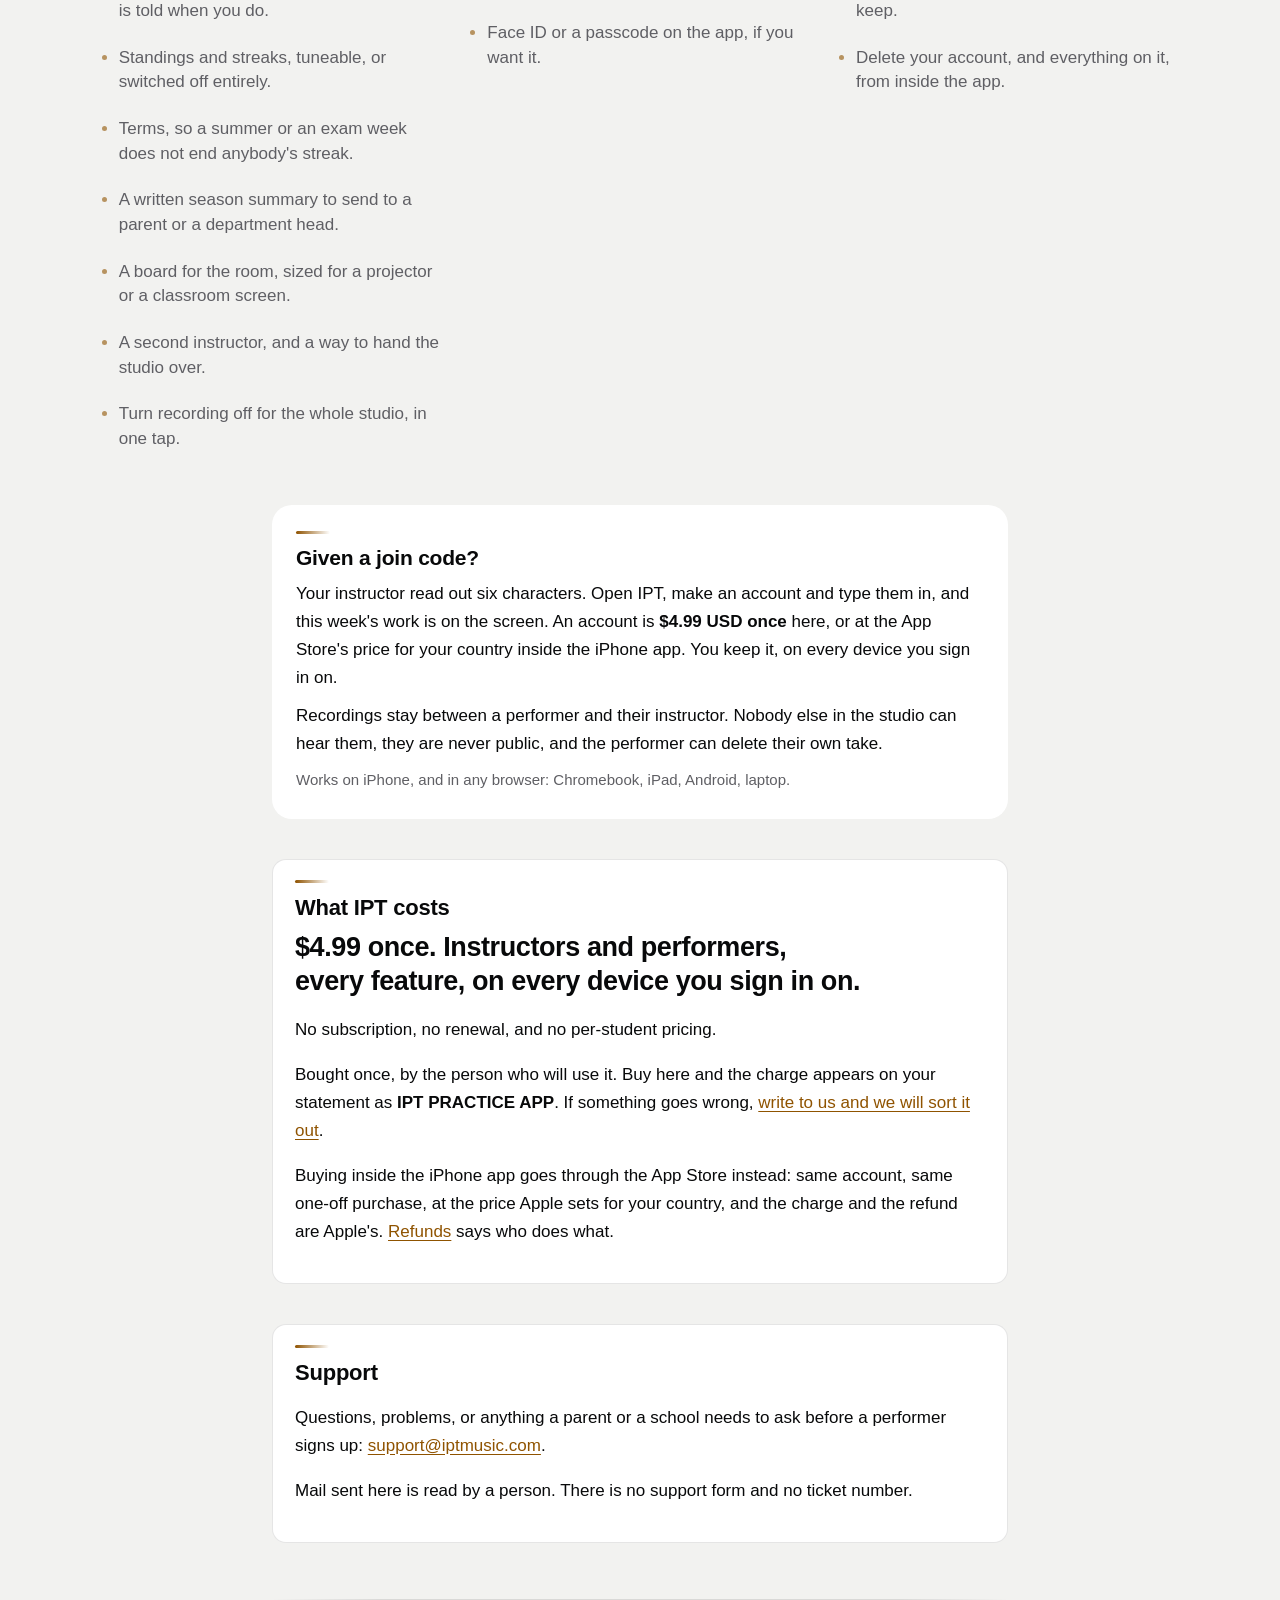
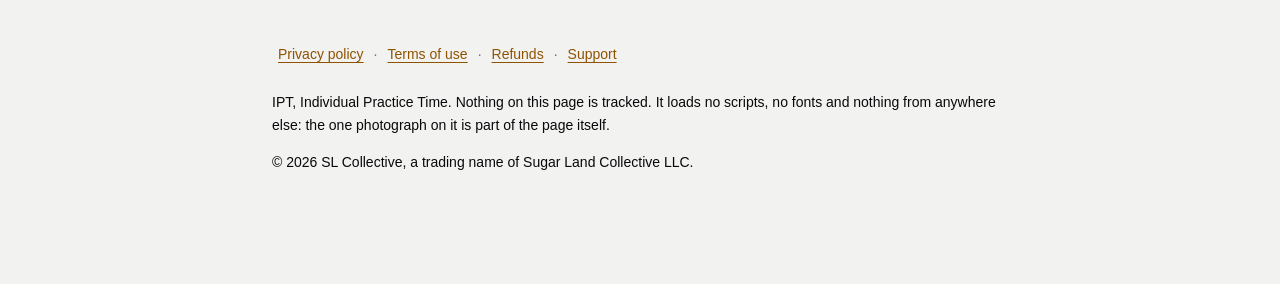
==== commit a8a0fa02: "Refresh the preview — ipt-shell-0ad4e114" ====
--- a/docs/index.html
+++ b/docs/index.html
@@ -122,6 +122,25 @@
        Three across, or one; never two and a straggler. */
     grid-template-columns: repeat(auto-fit, minmax(min(100%, 210px), 1fr));
   }
+  /* What the product actually does, in a list somebody can scan.
+
+     Three columns on a wide screen and one on a phone, from the same `auto-fit` the cards use, so
+     there is never a two-and-a-straggler row. The lists are plain `ul`s on purpose: a feature list
+     is a list, and making it a grid of little cards would be decorating a thing whose whole job is
+     to be read quickly. */
+  .features { margin: 8px 0 34px; }
+  .features h2 { margin: 0 0 14px; }
+  /* 210px matches `.landing`'s track for the same reason it gives: three across or one, never
+     two and a straggler. At the page's own 736px this fitted two and orphaned the third. */
+  .feature-cols {
+    display: grid; gap: 22px 26px;
+    grid-template-columns: repeat(auto-fit, minmax(min(100%, 210px), 1fr));
+  }
+  .feature-cols h3 { font-size: 15px; margin: 0 0 8px; color: var(--ink); }
+  .feature-cols ul { margin: 0; padding-left: 1.1em; display: grid; gap: 6px; }
+  .feature-cols li { color: var(--muted); line-height: 1.45; }
+  .feature-cols li::marker { color: color-mix(in srgb, var(--accent) 60%, transparent); }
+
   .thesis { font-size: 24px; font-weight: 700; line-height: 1.25; margin: 0 0 6px; }
   .thesis-detail { color: var(--muted); margin: 0 0 22px; }
   .card {
@@ -223,7 +242,7 @@
        The sections *below* them keep 46rem on purpose. Those are sentences somebody reads, and a
        long measure is what makes a paragraph hard to track back. Wide, wide, narrow is a rhythm;
        wide, narrow, narrow was an accident. */
-    .hero-head, .hero, .landing {
+    .hero-head, .hero, .landing, .features {
       width: min(1080px, calc(100vw - 96px));
       margin-left: calc((min(1080px, 100vw - 96px) - 100%) / -2);
       margin-right: calc((min(1080px, 100vw - 96px) - 100%) / -2);
@@ -423,6 +442,15 @@
     background-size: 100% 1px; background-position: 0 0; background-repeat: no-repeat;
   }
 
+  /* --- scroll ---------------------------------------------------------------------------
+     CSS only, because this page's own footer promises it loads no scripts. Both blocks are
+     guarded by @supports and by prefers-reduced-motion, so a browser without scroll-driven
+     animations gets exactly the page it got before, and so does anybody who has asked their
+     machine to stop moving things.
+
+     Nothing rests below full opacity and nothing carrying text moves sideways: the contrast
+     floor is measured on the published bytes, and a resting 0.9 would lower every measurement
+     it touched. Comments here are terse on purpose. They are bytes on a school connection. */
   @supports (animation-timeline: view()) {
     @media (prefers-reduced-motion: no-preference) {
       .landing .card, .band, .support {
@@ -430,10 +458,50 @@
         animation-timeline: view();
         animation-range: entry 6% cover 26%;
       }
+
+      /* Staggered: three cards on one row share a timeline, so one range makes them arrive as a
+         single block, which reads as the page loading late rather than as three things. */
+      .landing .card:nth-child(2) { animation-range: entry 10% cover 30%; }
+      .landing .card:nth-child(3) { animation-range: entry 14% cover 34%; }
+
+      /* The phones part slightly as the hero leaves. `translate`, not `transform`: the shots
+         already carry their rotations in `transform`, and animating it would flatten them. The
+         individual properties compose after it. Vertical only, or 375px gains a scrollbar. */
+      .shots .shot {
+        animation: part-front linear both;
+        animation-timeline: view();
+        animation-range: exit 0% exit 100%;
+      }
+      .shots .shot-back {
+        animation: part-back linear both;
+        animation-timeline: view();
+        animation-range: exit 0% exit 100%;
+      }
+
       @keyframes rise {
         from { opacity: 0; transform: translateY(16px); }
         to   { opacity: 1; transform: none; }
       }
+      @keyframes part-front { to { translate: 0 -12px; } }
+      @keyframes part-back  { to { translate: 0 14px; } }
+    }
+  }
+
+  @supports (animation-timeline: scroll()) {
+    @media (prefers-reduced-motion: no-preference) {
+      /* How far down the page somebody is. A pseudo-element, so there is nothing in the DOM and
+         nothing for a screen reader to reach; fixed and two pixels, so it can neither overlap
+         text nor make the page taller. */
+      body::before {
+        content: ""; position: fixed; inset: 0 auto auto 0;
+        height: 2px; width: 100%; z-index: 5; pointer-events: none;
+        transform-origin: 0 50%;
+        background: linear-gradient(90deg,
+          var(--accent), color-mix(in srgb, var(--accent) 35%, transparent));
+        animation: read linear both;
+        animation-timeline: scroll(root block);
+      }
+      @keyframes read { from { scale: 0 1; } to { scale: 1 1; } }
     }
   }
 </style>
@@ -486,9 +554,9 @@
            loop dies at the instructor*, and what makes a fourteen-year-old practise again is being
            heard. So the line describes the loop from the teaching side, and ends on the part that
            is actually the feature. -->
-      <p class="hero-sub">Give each performer their work for the week, with your notes on what to
-         focus on. They log their practice in the app, and can attach a short recording. You listen
-         and write back.</p>
+      <p class="hero-sub">IPT is a practice app for music instructors and the performers they
+         teach. Set the work and a weekly target, and see what each performer actually did. They
+         can attach a short recording; you listen and write back.</p>
 
       <!-- Two doors, on the page people are actually given. Sending somebody to a subdomain nobody
            told them about is friction at the moment they have decided to try it. -->
@@ -521,9 +589,59 @@
   </section>
 
   <section class="landing">
-    <div class="card"><h3>Assign the week&#x27;s work</h3><p>Set a weekly time target for one performer or the whole studio, and add your notes on what to work on: hands separate, take it at 72, fix the release in bar 12. Your notes are on the screen while they practice, so nobody has to remember them from rehearsal.</p></div>
-    <div class="card"><h3>Hear how it went</h3><p>A performer can attach a short recording to a session. They play their own metronome out loud, so the take catches the playing and the click together, and they can flag the moments they want you to hear. You can turn recording off for the whole studio.</p></div>
-    <div class="card"><h3>See who needs you first</h3><p>Your dashboard lists the performers who are behind before the ones who are fine. Open somebody&#x27;s week, listen to what they sent, and write a line back.</p></div>
+    <div class="card"><h3>Assignments, with a weekly target</h3><p>Set a target for one performer or the whole studio, and add notes on what to work on: hands separate, take it at 72, fix the release in bar 12. Your notes stay on the screen while they practice, and each line can be ticked off as it is worked.</p></div>
+    <div class="card"><h3>Optional recordings</h3><p>A performer can attach a short recording to a session and flag the moments they want heard. IPT never stops another app&#x27;s metronome, so whatever is playing in the room is captured with them. An instructor can turn recording off for a whole studio.</p></div>
+    <div class="card"><h3>A dashboard that sorts itself</h3><p>It lists the performers who are behind before the ones who are fine, rather than in alphabetical order. Open somebody&#x27;s week, hear anything they sent, and write a line back.</p></div>
+  </section>
+
+  <section class="features">
+    <h2>What is in it</h2>
+    <div class="feature-cols">
+      <div>
+        <h3>For an instructor</h3>
+        <ul>
+          <li>Assign to one performer, a section, or the whole studio.</li>
+          <li>Weekly targets in minutes or in sessions.</li>
+          <li>Notes on what to work on, which a performer ticks off as they go.</li>
+          <li>See which of those nobody in the studio has worked yet.</li>
+          <li>A dashboard ordered by who is behind, not alphabetically.</li>
+          <li>One queue for recordings, taking one performer at a time.</li>
+          <li>Reply to a session in a line. The performer is told when you do.</li>
+          <li>Standings and streaks, tuneable, or switched off entirely.</li>
+          <li>Terms, so a summer or an exam week does not end anybody's streak.</li>
+          <li>A written season summary to send to a parent or a department head.</li>
+          <li>A board for the room, sized for a projector or a classroom screen.</li>
+          <li>A second instructor, and a way to hand the studio over.</li>
+          <li>Turn recording off for the whole studio, in one tap.</li>
+        </ul>
+      </div>
+      <div>
+        <h3>For a performer</h3>
+        <ul>
+          <li>Start a session before you play, or write one down afterward.</li>
+          <li>What your instructor asked for, on the screen while you practice.</li>
+          <li>A short recording if you want one, with the moments you flag.</li>
+          <li>Delete a recording and keep the session, in any week.</li>
+          <li>Works with no signal. Nothing is lost in a practice room.</li>
+          <li>Reminders you can turn down or off.</li>
+          <li>A Home Screen widget, on iPhone.</li>
+          <li>Face ID or a passcode on the app, if you want it.</li>
+        </ul>
+      </div>
+      <div>
+        <h3>Everywhere, and once</h3>
+        <ul>
+          <li>An iPhone app, and any browser: Chromebook, iPad, Android, laptop.</li>
+          <li>Installable to a home screen or a desktop, and it works offline.</li>
+          <li>$4.99 USD once, per person. No subscription and no renewal.</li>
+          <li>No per-student pricing and no seat count.</li>
+          <li>No advertising, no tracking, and nothing about anybody is sold.</li>
+          <li>Recordings are private to a performer and their instructors.</li>
+          <li>Export everything you have, as a file you keep.</li>
+          <li>Delete your account, and everything on it, from inside the app.</li>
+        </ul>
+      </div>
+    </div>
   </section>
 
   <section class="band">
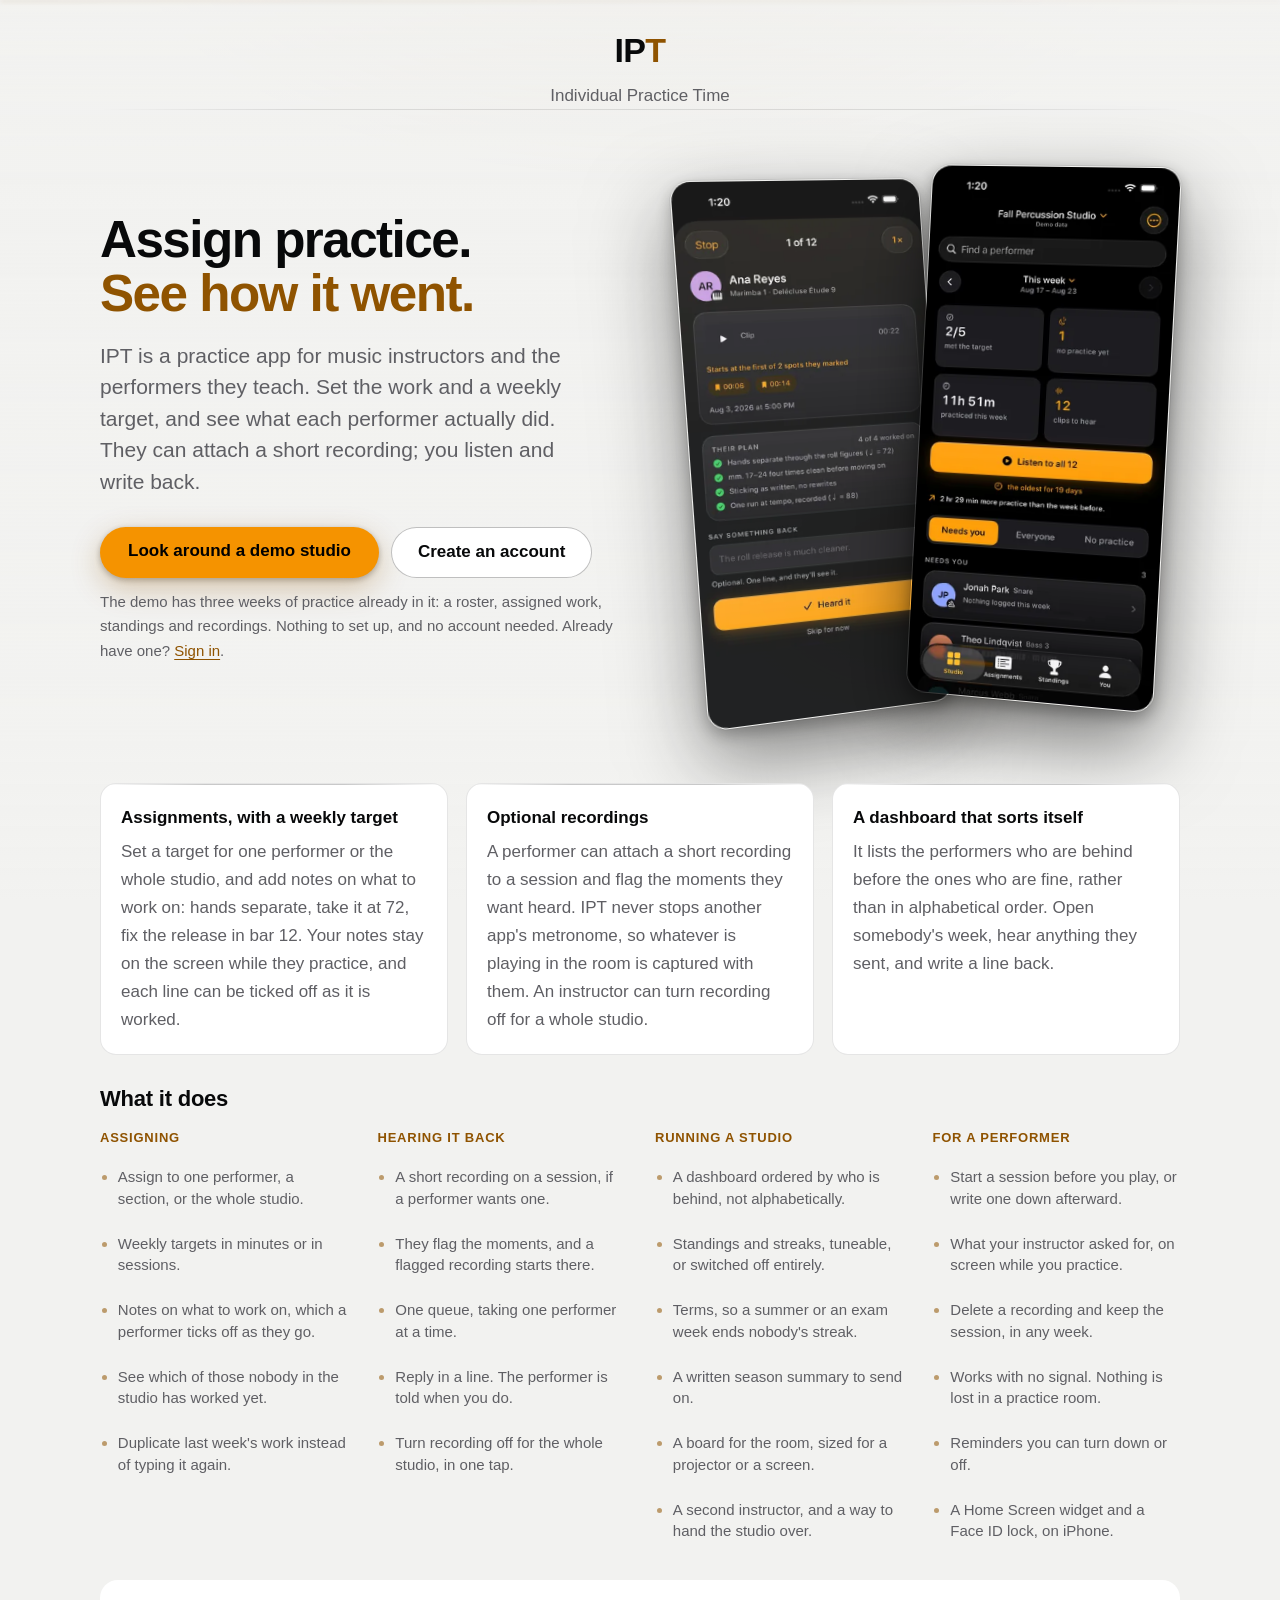
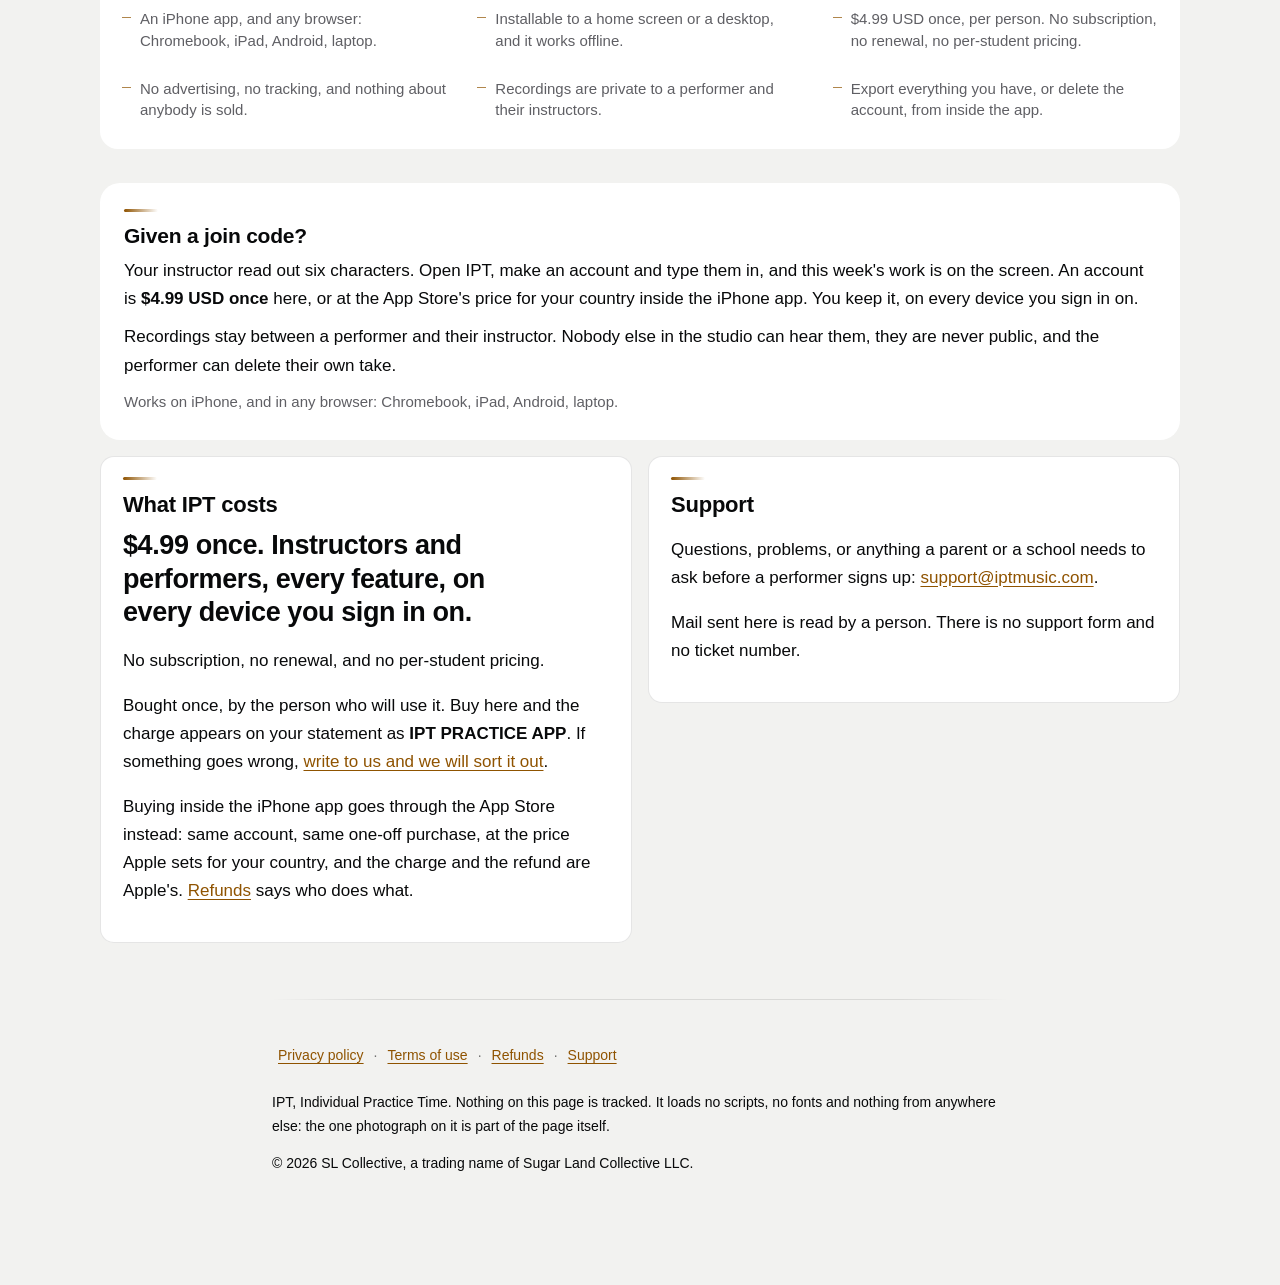
==== commit 9314a331: "Refresh the preview — ipt-shell-c4f8b1fe" ====
--- a/docs/index.html
+++ b/docs/index.html
@@ -116,7 +116,7 @@
      a 1100px page with 400px of empty column either side — which is the "dead space" a landing
      page is judged on. They are one idea each and read as a set, so they should sit as one. */
   .landing {
-    margin: 40px 0 34px; display: grid; gap: 14px;
+    margin: 40px 0 30px; display: grid; gap: 14px; align-items: stretch;
     /* 210px, not 260: the page's own max-width leaves about 736px here, and 260 fitted only two
        — which orphans the third on a row of its own and looks more broken than a plain stack.
        Three across, or one; never two and a straggler. */
@@ -130,16 +130,45 @@
      to be read quickly. */
   .features { margin: 8px 0 34px; }
   .features h2 { margin: 0 0 14px; }
-  /* 210px matches `.landing`'s track for the same reason it gives: three across or one, never
-     two and a straggler. At the page's own 736px this fitted two and orphaned the third. */
+  /* Four groups of five or six, not three of thirteen, eight and eight.
+
+     The first version split by audience — instructor, performer, practical — and the instructor
+     had thirteen items against the others' eight, so the section ended in a column of text beside
+     two columns of nothing. Splitting the instructor's half by *what you are doing* balances it
+     and reads better: somebody scanning for "can it do X" looks for the verb, not for themselves.
+
+     190px so four fit at 1080 and two at a tablet width. Never three and a straggler. */
   .feature-cols {
-    display: grid; gap: 22px 26px;
-    grid-template-columns: repeat(auto-fit, minmax(min(100%, 210px), 1fr));
-  }
-  .feature-cols h3 { font-size: 15px; margin: 0 0 8px; color: var(--ink); }
-  .feature-cols ul { margin: 0; padding-left: 1.1em; display: grid; gap: 6px; }
-  .feature-cols li { color: var(--muted); line-height: 1.45; }
-  .feature-cols li::marker { color: color-mix(in srgb, var(--accent) 60%, transparent); }
+    display: grid; gap: 26px 30px; align-items: start;
+    grid-template-columns: repeat(auto-fit, minmax(min(100%, 190px), 1fr));
+  }
+  .feature-cols h3 {
+    font-size: 13px; font-weight: 700; letter-spacing: 0.06em; text-transform: uppercase;
+    margin: 0 0 10px; color: var(--accent);
+  }
+  .feature-cols ul { margin: 0; padding-left: 1.05em; display: grid; gap: 7px; }
+  .feature-cols li { color: var(--muted); line-height: 1.45; font-size: 15px; }
+  .feature-cols li::marker { color: color-mix(in srgb, var(--accent) 55%, transparent); }
+
+  /* The facts that belong to nobody's role, in a band under the four columns rather than as a
+     fifth of them: they are about the product, and a column headed "everywhere" beside three
+     headed with verbs reads as a category error. */
+  .feature-strip {
+    margin: 30px 0 0; padding: 20px 22px; list-style: none;
+    background: var(--surface); border: 1px solid var(--hairline); border-radius: 18px;
+    display: grid; gap: 10px 30px;
+    grid-template-columns: repeat(auto-fit, minmax(min(100%, 260px), 1fr));
+  }
+  .feature-strip li {
+    color: var(--muted); line-height: 1.45; font-size: 15px;
+    padding-left: 18px; position: relative;
+  }
+  /* A rule rather than a bullet: the strip is a set of facts, and a second column of dots under
+     four columns of dots is noise. */
+  .feature-strip li::before {
+    content: ""; position: absolute; left: 0; top: 0.62em;
+    width: 9px; height: 1px; background: var(--accent); opacity: 0.7;
+  }
 
   .thesis { font-size: 24px; font-weight: 700; line-height: 1.25; margin: 0 0 6px; }
   .thesis-detail { color: var(--muted); margin: 0 0 22px; }
@@ -242,7 +271,7 @@
        The sections *below* them keep 46rem on purpose. Those are sentences somebody reads, and a
        long measure is what makes a paragraph hard to track back. Wide, wide, narrow is a rhythm;
        wide, narrow, narrow was an accident. */
-    .hero-head, .hero, .landing, .features {
+    .hero-head, .hero, .landing, .features, .closing {
       width: min(1080px, calc(100vw - 96px));
       margin-left: calc((min(1080px, 100vw - 96px) - 100%) / -2);
       margin-right: calc((min(1080px, 100vw - 96px) - 100%) / -2);
@@ -268,8 +297,23 @@
   }
 
   /* The performer's block, set apart so it does not read as more buyer copy. */
+  /* The bottom half of the page was 736px while everything above it was 1080, so the eye read the
+     change of width as a change of document. `.closing` takes the wide measure and lays the two
+     buyer-facing panels side by side inside it — which uses the width without ever putting a line
+     of prose across 1080px, because a 1080px measure is not readable, which is why the sections
+     were narrow in the first place. */
+  /* `margin-top`, never the `margin` shorthand. The wide-screen rule breaks this block out of the
+     page's reading measure with negative left and right margins, and a later shorthand at equal
+     specificity resets them to zero — leaving the block 1080px wide and still anchored to the
+     736px column, which pushes half of it off the right of the page. */
+  .closing { display: grid; gap: 16px; margin-top: 34px; }
+  @media (min-width: 900px) {
+    .closing { grid-template-columns: 1fr 1fr; align-items: start; }
+    .closing > .band { grid-column: 1 / -1; }
+  }
+
   .band {
-    margin: 46px 0 0; padding: 26px 24px; border-radius: 20px;
+    margin: 0; padding: 26px 24px; border-radius: 20px;
     background: var(--surface); border: 1px solid var(--hairline);
   }
   .band h2 { margin: 0 0 8px; font-size: 21px; }
@@ -290,7 +334,7 @@
        floor quietly stops holding. The scrim governs the page background, not what is composited
        on top of it. `--canvas` is the color the measurement was taken against. */
     background: var(--canvas); border: 1px solid var(--rule); border-radius: 14px;
-    padding: 20px 22px; margin: 40px 0 0;
+    padding: 20px 22px; margin: 0;
   }
   .support h2 { margin-top: 0; }
   .updated { color: var(--muted); font-size: 15px; margin: 0 0 8px; }
@@ -595,55 +639,63 @@
   </section>
 
   <section class="features">
-    <h2>What is in it</h2>
+    <h2>What it does</h2>
     <div class="feature-cols">
       <div>
-        <h3>For an instructor</h3>
+        <h3>Assigning</h3>
         <ul>
           <li>Assign to one performer, a section, or the whole studio.</li>
           <li>Weekly targets in minutes or in sessions.</li>
           <li>Notes on what to work on, which a performer ticks off as they go.</li>
           <li>See which of those nobody in the studio has worked yet.</li>
+          <li>Duplicate last week's work instead of typing it again.</li>
+        </ul>
+      </div>
+      <div>
+        <h3>Hearing it back</h3>
+        <ul>
+          <li>A short recording on a session, if a performer wants one.</li>
+          <li>They flag the moments, and a flagged recording starts there.</li>
+          <li>One queue, taking one performer at a time.</li>
+          <li>Reply in a line. The performer is told when you do.</li>
+          <li>Turn recording off for the whole studio, in one tap.</li>
+        </ul>
+      </div>
+      <div>
+        <h3>Running a studio</h3>
+        <ul>
           <li>A dashboard ordered by who is behind, not alphabetically.</li>
-          <li>One queue for recordings, taking one performer at a time.</li>
-          <li>Reply to a session in a line. The performer is told when you do.</li>
           <li>Standings and streaks, tuneable, or switched off entirely.</li>
-          <li>Terms, so a summer or an exam week does not end anybody's streak.</li>
-          <li>A written season summary to send to a parent or a department head.</li>
-          <li>A board for the room, sized for a projector or a classroom screen.</li>
+          <li>Terms, so a summer or an exam week ends nobody's streak.</li>
+          <li>A written season summary to send on.</li>
+          <li>A board for the room, sized for a projector or a screen.</li>
           <li>A second instructor, and a way to hand the studio over.</li>
-          <li>Turn recording off for the whole studio, in one tap.</li>
         </ul>
       </div>
       <div>
         <h3>For a performer</h3>
         <ul>
           <li>Start a session before you play, or write one down afterward.</li>
-          <li>What your instructor asked for, on the screen while you practice.</li>
-          <li>A short recording if you want one, with the moments you flag.</li>
+          <li>What your instructor asked for, on screen while you practice.</li>
           <li>Delete a recording and keep the session, in any week.</li>
           <li>Works with no signal. Nothing is lost in a practice room.</li>
           <li>Reminders you can turn down or off.</li>
-          <li>A Home Screen widget, on iPhone.</li>
-          <li>Face ID or a passcode on the app, if you want it.</li>
-        </ul>
-      </div>
-      <div>
-        <h3>Everywhere, and once</h3>
-        <ul>
-          <li>An iPhone app, and any browser: Chromebook, iPad, Android, laptop.</li>
-          <li>Installable to a home screen or a desktop, and it works offline.</li>
-          <li>$4.99 USD once, per person. No subscription and no renewal.</li>
-          <li>No per-student pricing and no seat count.</li>
-          <li>No advertising, no tracking, and nothing about anybody is sold.</li>
-          <li>Recordings are private to a performer and their instructors.</li>
-          <li>Export everything you have, as a file you keep.</li>
-          <li>Delete your account, and everything on it, from inside the app.</li>
+          <li>A Home Screen widget and a Face ID lock, on iPhone.</li>
         </ul>
       </div>
     </div>
+
+    <ul class="feature-strip">
+      <li>An iPhone app, and any browser: Chromebook, iPad, Android, laptop.</li>
+      <li>Installable to a home screen or a desktop, and it works offline.</li>
+      <li>$4.99 USD once, per person. No subscription, no renewal, no per-student pricing.</li>
+      <li>No advertising, no tracking, and nothing about anybody is sold.</li>
+      <li>Recordings are private to a performer and their instructors.</li>
+      <li>Export everything you have, or delete the account, from inside the app.</li>
+    </ul>
   </section>
 
+  <div class="closing">
   <section class="band">
     <!-- The highest-volume visitor was not served at all. A director buys once; forty performers
          are each told "go to iptmusic.com" and handed six characters, and nothing here told them
@@ -696,6 +748,7 @@
        up: <a href="mailto:support@iptmusic.com">support@iptmusic.com</a>.</p>
     <p>Mail sent here is read by a person. There is no support form and no ticket number.</p>
   </section>
+  </div>
 
   <footer>
   <p class="site-links"><a href="/privacy">Privacy policy</a> <span>&middot;</span>
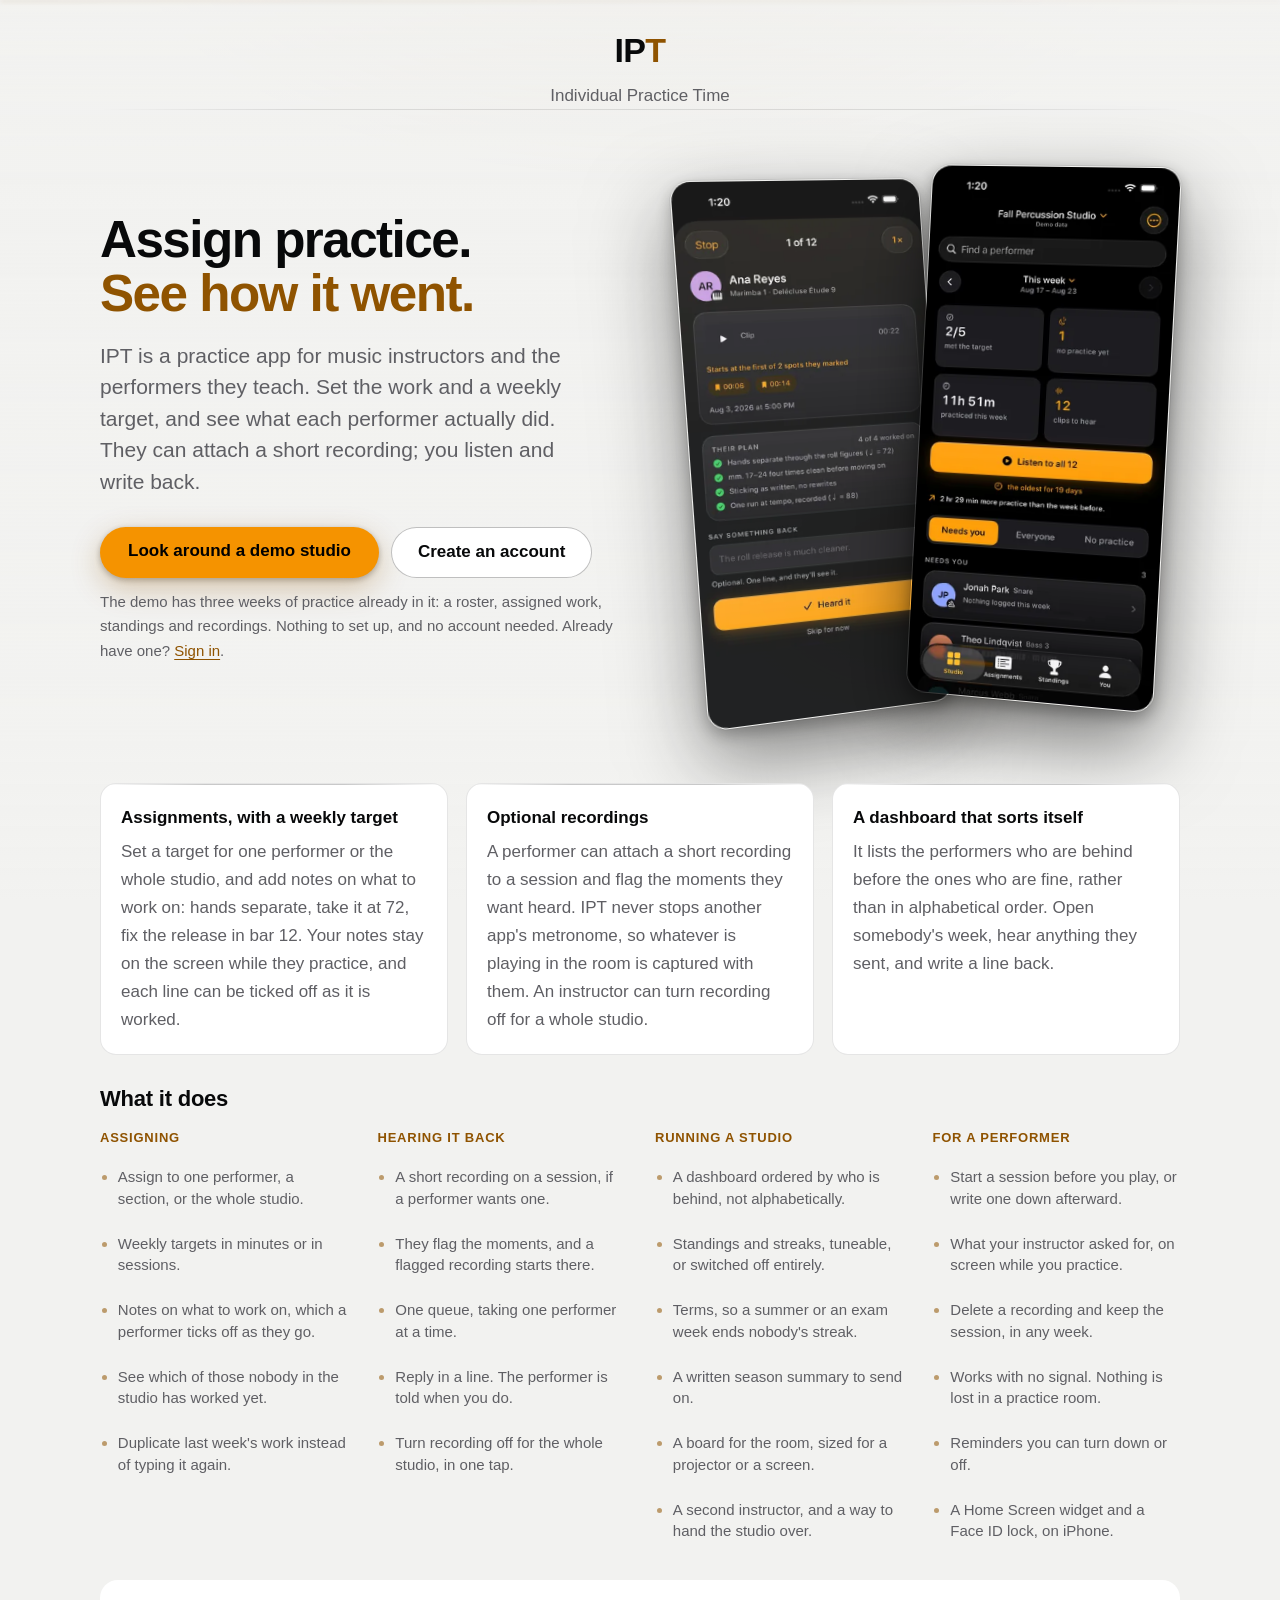
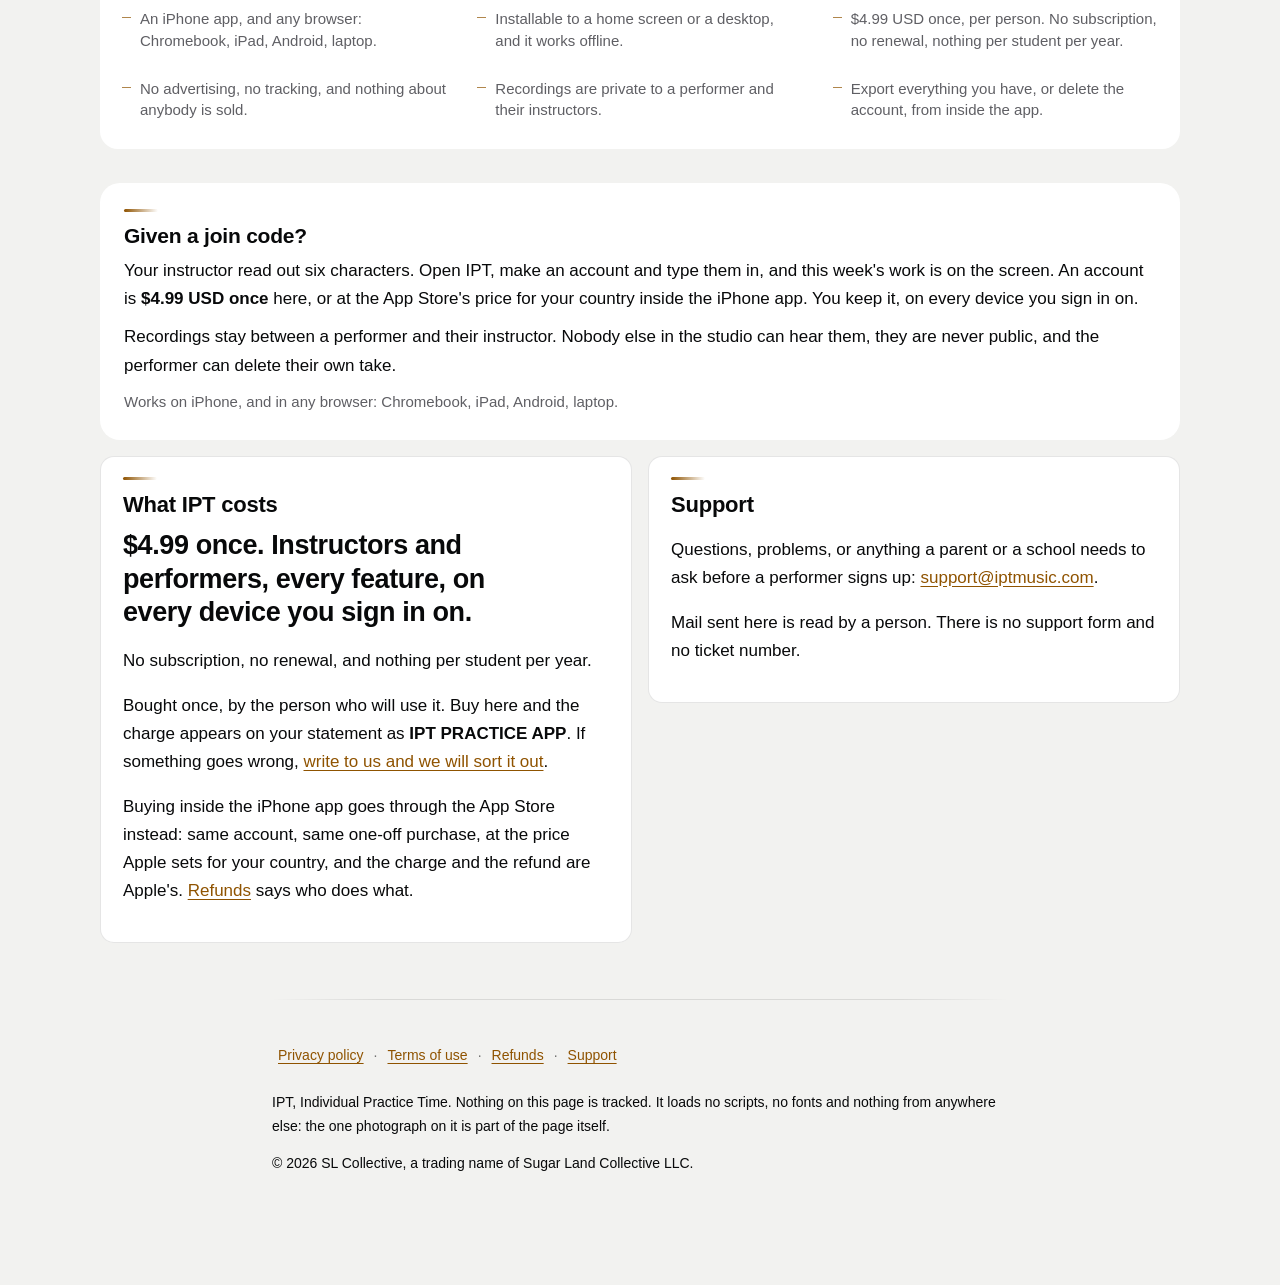
==== commit 8c4b1050: "Refresh the preview — ipt-shell-b1a02a78" ====
--- a/docs/index.html
+++ b/docs/index.html
@@ -5,7 +5,12 @@
 <meta name="viewport" content="width=device-width, initial-scale=1">
 <title>IPT: Individual Practice Time</title>
 <link rel="icon" type="image/png" href="[data-uri]">
-<meta name="description" content="An instructor assigns the practice, a performer records how it went, and hears it back. $4.99 once, for iPhone and any browser.">
+<meta name="description" content="An instructor sets the week's practice, performers log what they do, and the instructor sees it. A short recording is optional. $4.99 once, for iPhone and any browser.">
+<meta property="og:title" content="IPT: Individual Practice Time">
+<meta property="og:description" content="An instructor sets the week's practice, performers log what they do, and the instructor sees it. A short recording is optional. $4.99 once, for iPhone and any browser.">
+<meta property="og:type" content="website">
+<meta property="og:site_name" content="IPT">
+<meta name="twitter:card" content="summary">
 <style>
   :root {
     color-scheme: light dark;
@@ -688,7 +693,7 @@
     <ul class="feature-strip">
       <li>An iPhone app, and any browser: Chromebook, iPad, Android, laptop.</li>
       <li>Installable to a home screen or a desktop, and it works offline.</li>
-      <li>$4.99 USD once, per person. No subscription, no renewal, no per-student pricing.</li>
+      <li>$4.99 USD once, per person. No subscription, no renewal, nothing per student per year.</li>
       <li>No advertising, no tracking, and nothing about anybody is sold.</li>
       <li>Recordings are private to a performer and their instructors.</li>
       <li>Export everything you have, or delete the account, from inside the app.</li>
@@ -719,7 +724,7 @@
   <section class="support" id="pricing">
     <h2>What IPT costs</h2>
     <p class="offer">$4.99 once. Instructors and performers, every feature, on every device you sign in on.</p>
-    <p>No subscription, no renewal, and no per-student pricing.</p>
+    <p>No subscription, no renewal, and nothing per student per year.</p>
     <!-- This used to read "ask and you get your money back. There is no time limit on that."
          Advertising a refund on the page where somebody decides to buy sells the exit rather than
          the product, and at $4.99 it invites a request from anybody who never opens the app again.
